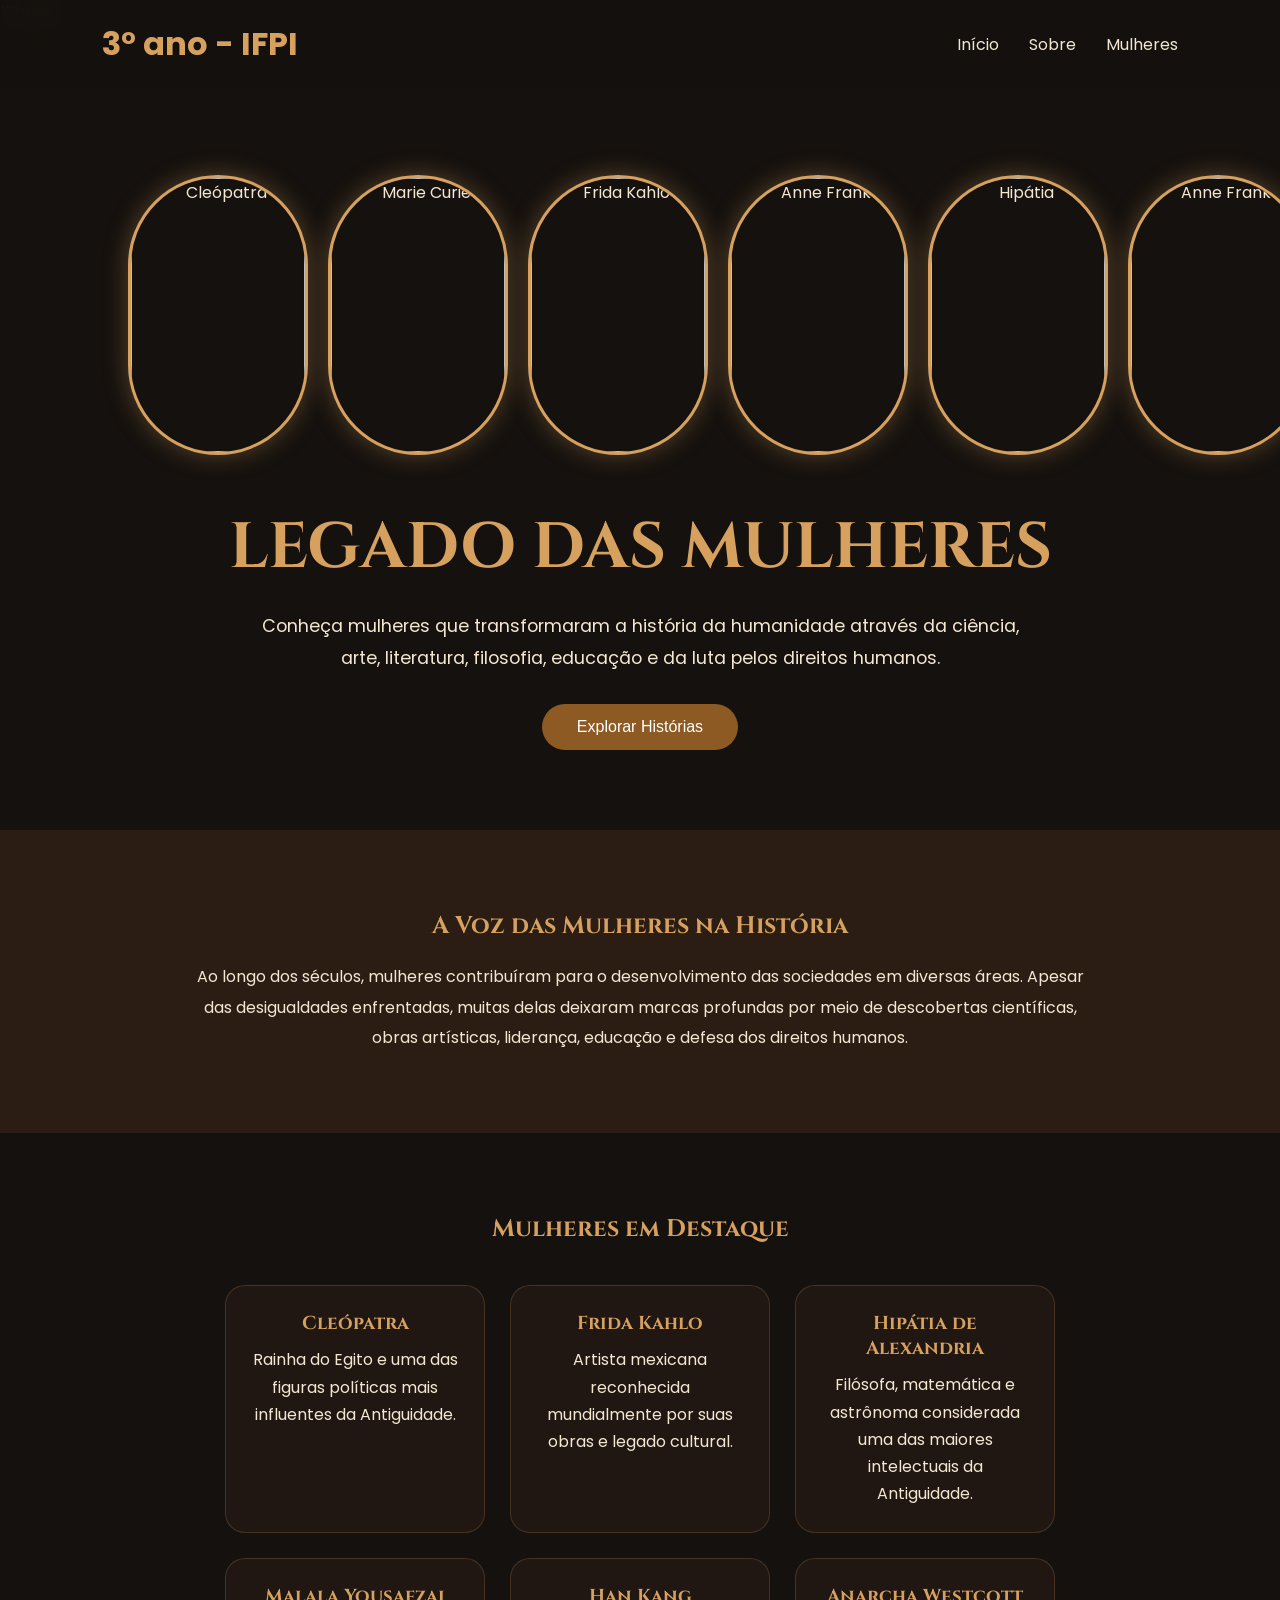
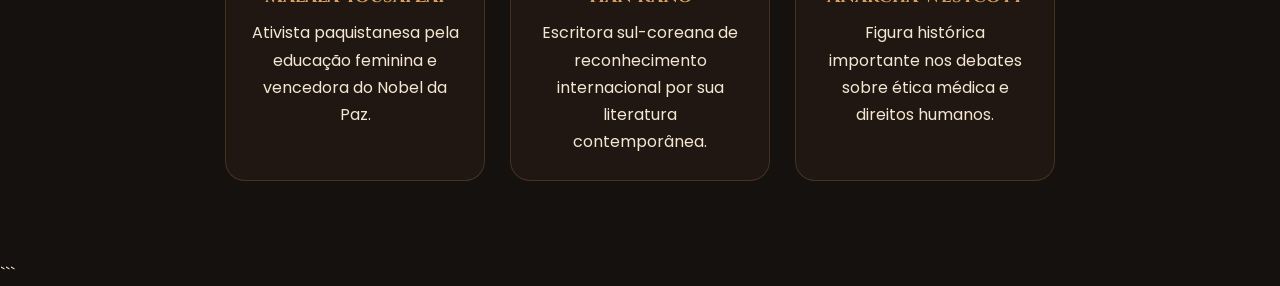
==== mulheres.html @ fdf19e36 "Add files via upload" ====
```html
<!DOCTYPE html>
<html lang="pt-BR">
<head>
<meta charset="UTF-8">
<meta name="viewport" content="width=device-width, initial-scale=1.0">
<title>HerLegacy - Legado das Mulheres</title>

<link href="https://fonts.googleapis.com/css2?family=Cinzel:wght@400;600;700&family=Poppins:wght@300;400;500;600&display=swap" rel="stylesheet">

<style>

:root{
    --preto:#15110e;
    --marrom:#2b1d14;
    --cobre:#8d5a24;
    --dourado:#d6a15f;
    --creme:#f4e7d2;
}

*{
    margin:0;
    padding:0;
    box-sizing:border-box;
}

html{
    scroll-behavior:smooth;
}

body{
    background:var(--preto);
    color:var(--creme);
    font-family:'Poppins',sans-serif;
}

h1,h2,h3{
    font-family:'Cinzel',serif;
}



header{
    position:fixed;
    top:0;
    left:0;
    width:100%;
    padding:20px 8%;
    display:flex;
    justify-content:space-between;
    align-items:center;
    background:rgba(21,17,14,.95);
    backdrop-filter:blur(10px);
    z-index:1000;
}

.logo{
    color:var(--dourado);
    font-size:2rem;
    font-weight:bold;
    transition:.3s;
}

.logo:hover{
    transform:scale(1.05);
}

nav{
    display:flex;
    gap:30px;
}

nav a{
    text-decoration:none;
    color:var(--creme);
    position:relative;
    transition:.3s;
}

nav a:hover{
    color:var(--dourado);
}

nav a::after{
    content:'';
    position:absolute;
    left:0;
    bottom:-5px;
    width:0;
    height:2px;
    background:var(--dourado);
    transition:.3s;
}

nav a:hover::after{
    width:100%;
}



.hero{
    text-align:center;
    padding:150px 10% 80px;
}

.galeria-topo{
    display:grid;
    grid-template-columns:repeat(6,1fr);
    gap:20px;
    max-width:1400px;
    margin:auto;
    margin-bottom:50px;
}

.oval{
    width:180px;
    height:280px;
    margin:auto;
    border-radius:100px;
    overflow:hidden;
    border:3px solid var(--dourado);
    box-shadow:0 0 25px rgba(214,161,95,.35);
    transition:.4s;
}

.oval:hover{
    transform:translateY(-10px) scale(1.05);
}

.oval img{
    width:100%;
    height:100%;
    object-fit:cover;
}

.hero h1{
    color:var(--dourado);
    font-size:4rem;
    margin-bottom:20px;
}

.hero p{
    max-width:800px;
    margin:auto;
    line-height:1.8;
    font-size:1.1rem;
}

.botao{
    margin-top:30px;
    background:var(--cobre);
    color:white;
    border:none;
    padding:14px 35px;
    border-radius:30px;
    cursor:pointer;
    font-size:1rem;
    transition:.3s;
}

.botao:hover{
    background:var(--dourado);
    color:black;
    transform:scale(1.05);
}



.sobre{
    background:var(--marrom);
    padding:80px 10%;
    text-align:center;
}

.sobre h2{
    color:var(--dourado);
    margin-bottom:20px;
}

.sobre p{
    max-width:900px;
    margin:auto;
    line-height:1.9;
}



.personalidades{
    padding:80px 10%;
    text-align:center;
}

.personalidades h2{
    color:var(--dourado);
    margin-bottom:40px;
}

.cards{
    display:flex;
    flex-wrap:wrap;
    justify-content:center;
    gap:25px;
}

.card{
    width:260px;
    background:#201712;
    padding:25px;
    border-radius:20px;
    transition:.4s;
    border:1px solid rgba(214,161,95,.2);
}

.card:hover{
    transform:translateY(-10px);
    box-shadow:0 0 25px rgba(214,161,95,.25);
}

.card h3{
    color:var(--dourado);
    margin-bottom:10px;
}

.card p{
    line-height:1.7;
}



footer{
    background:black;
    text-align:center;
    padding:30px;
    color:#999;
}



@media(max-width:1200px){

.galeria-topo{
    grid-template-columns:repeat(3,1fr);
}

}

@media(max-width:768px){

.hero h1{
    font-size:2.5rem;
}

.galeria-topo{
    grid-template-columns:repeat(2,1fr);
}

.oval{
    width:150px;
    height:230px;
}

nav{
    gap:15px;
}

}

</style>
</head>

<body>

<header>

<div class="logo">3° ano - IFPI</div>

<nav>
<a href="#inicio">Início</a>
<a href="#sobre">Sobre</a>
<a href="#mulheres">Mulheres</a>
</nav>

</header>

<section class="hero" id="inicio">

<div class="galeria-topo">

<div class="oval">
<img src="Downloads/WhatsApp Image 2026-06-16 at 10.12.27.jpeg" alt="Cleópatra">
</div>

<div class="oval">
<img src="Downloads/WhatsApp Image 2026-06-16 at 10.13.45.jpeg" alt="Marie Curie">
</div>

<div class="oval">
<img src="Downloads/WhatsApp Image 2026-06-16 at 10.21.06.jpeg" alt="Frida Kahlo">  
</div>

<div class="oval">
<img src="Downloads/WhatsApp Image 2026-06-16 at 10.46.31.jpeg" alt="Anne Frank">
</div>

<div class="oval">
<img src="Downloads/WhatsApp Image 2026-06-16 at 10.33.52.jpeg" alt="Hipátia">
</div>



<div class="oval">
<img src="Downloads/WhatsApp Image 2026-06-16 at 10.37.15.jpeg" alt="Anne Frank">
</div>

</div>

<h1>LEGADO DAS MULHERES</h1>

<p>
Conheça mulheres que transformaram a história da humanidade através da ciência,
arte, literatura, filosofia, educação e da luta pelos direitos humanos.
</p>

<button class="botao" onclick="rolarParaMulheres()">
Explorar Histórias
</button>

</section>

<section class="sobre" id="sobre">

<h2>A Voz das Mulheres na História</h2>

<p>
Ao longo dos séculos, mulheres contribuíram para o desenvolvimento das sociedades
em diversas áreas. Apesar das desigualdades enfrentadas, muitas delas deixaram
marcas profundas por meio de descobertas científicas, obras artísticas, liderança,
educação e defesa dos direitos humanos.
</p>

</section>

<section class="personalidades" id="mulheres">

<h2>Mulheres em Destaque</h2>

<div class="cards">

<div class="card">
<h3>Cleópatra</h3>
<p>Rainha do Egito e uma das figuras políticas mais influentes da Antiguidade.</p>
</div>



<div class="card">
<h3>Frida Kahlo</h3>
<p>Artista mexicana reconhecida mundialmente por suas obras e legado cultural.</p>
</div>

<div class="card">
<h3>Hipátia de Alexandria</h3>
<p>Filósofa, matemática e astrônoma considerada uma das maiores intelectuais da Antiguidade.</p>
</div>

<div class="card">
<h3>Malala Yousafzai</h3>
<p>Ativista paquistanesa pela educação feminina e vencedora do Nobel da Paz.</p>
</div>



<div class="card">
<h3>Han Kang</h3>
<p>Escritora sul-coreana de reconhecimento internacional por sua literatura contemporânea.</p>
</div>

<div class="card">
<h3>Anarcha Westcott</h3>
<p>Figura histórica importante nos debates sobre ética médica e direitos humanos.</p>
</div>

</div>

</section>


<script>

function rolarParaMulheres(){
    document.getElementById("mulheres").scrollIntoView({
        behavior:"smooth"
    });
}

</script>

</body>
</html>
```
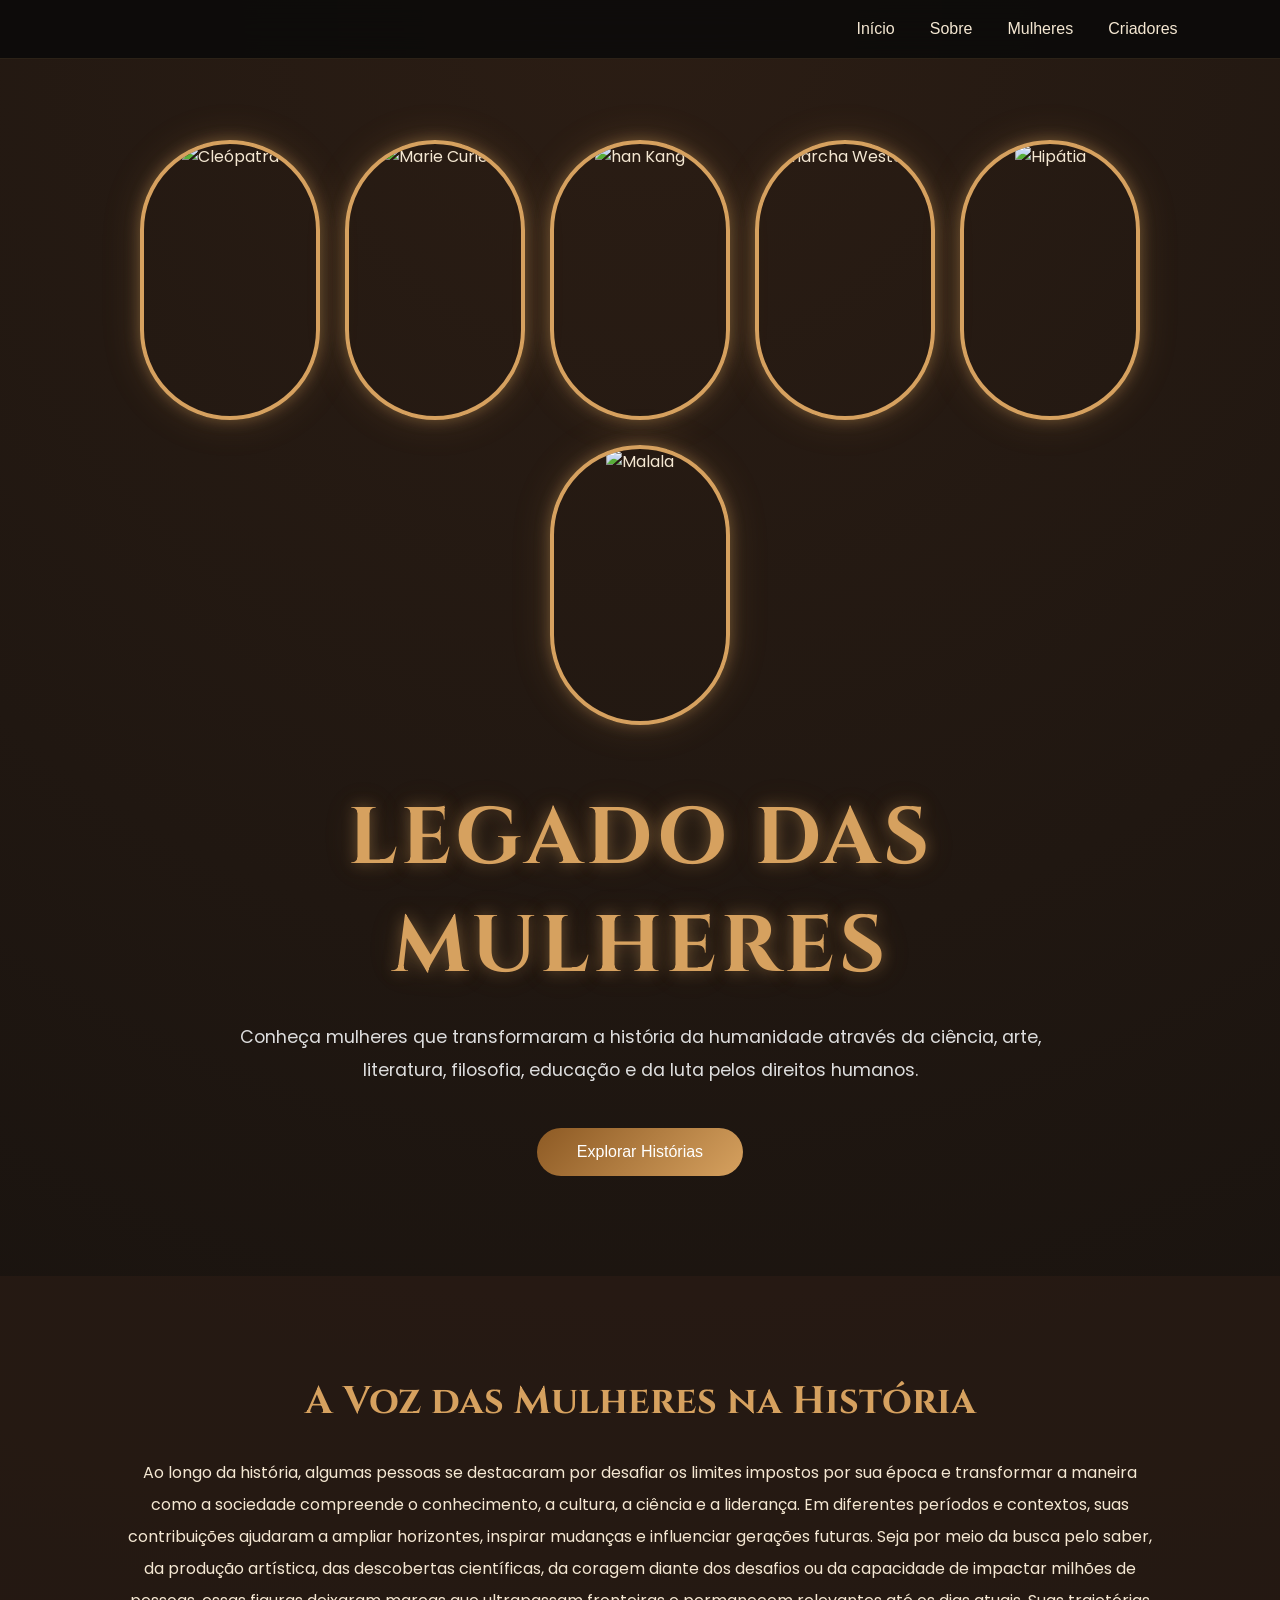
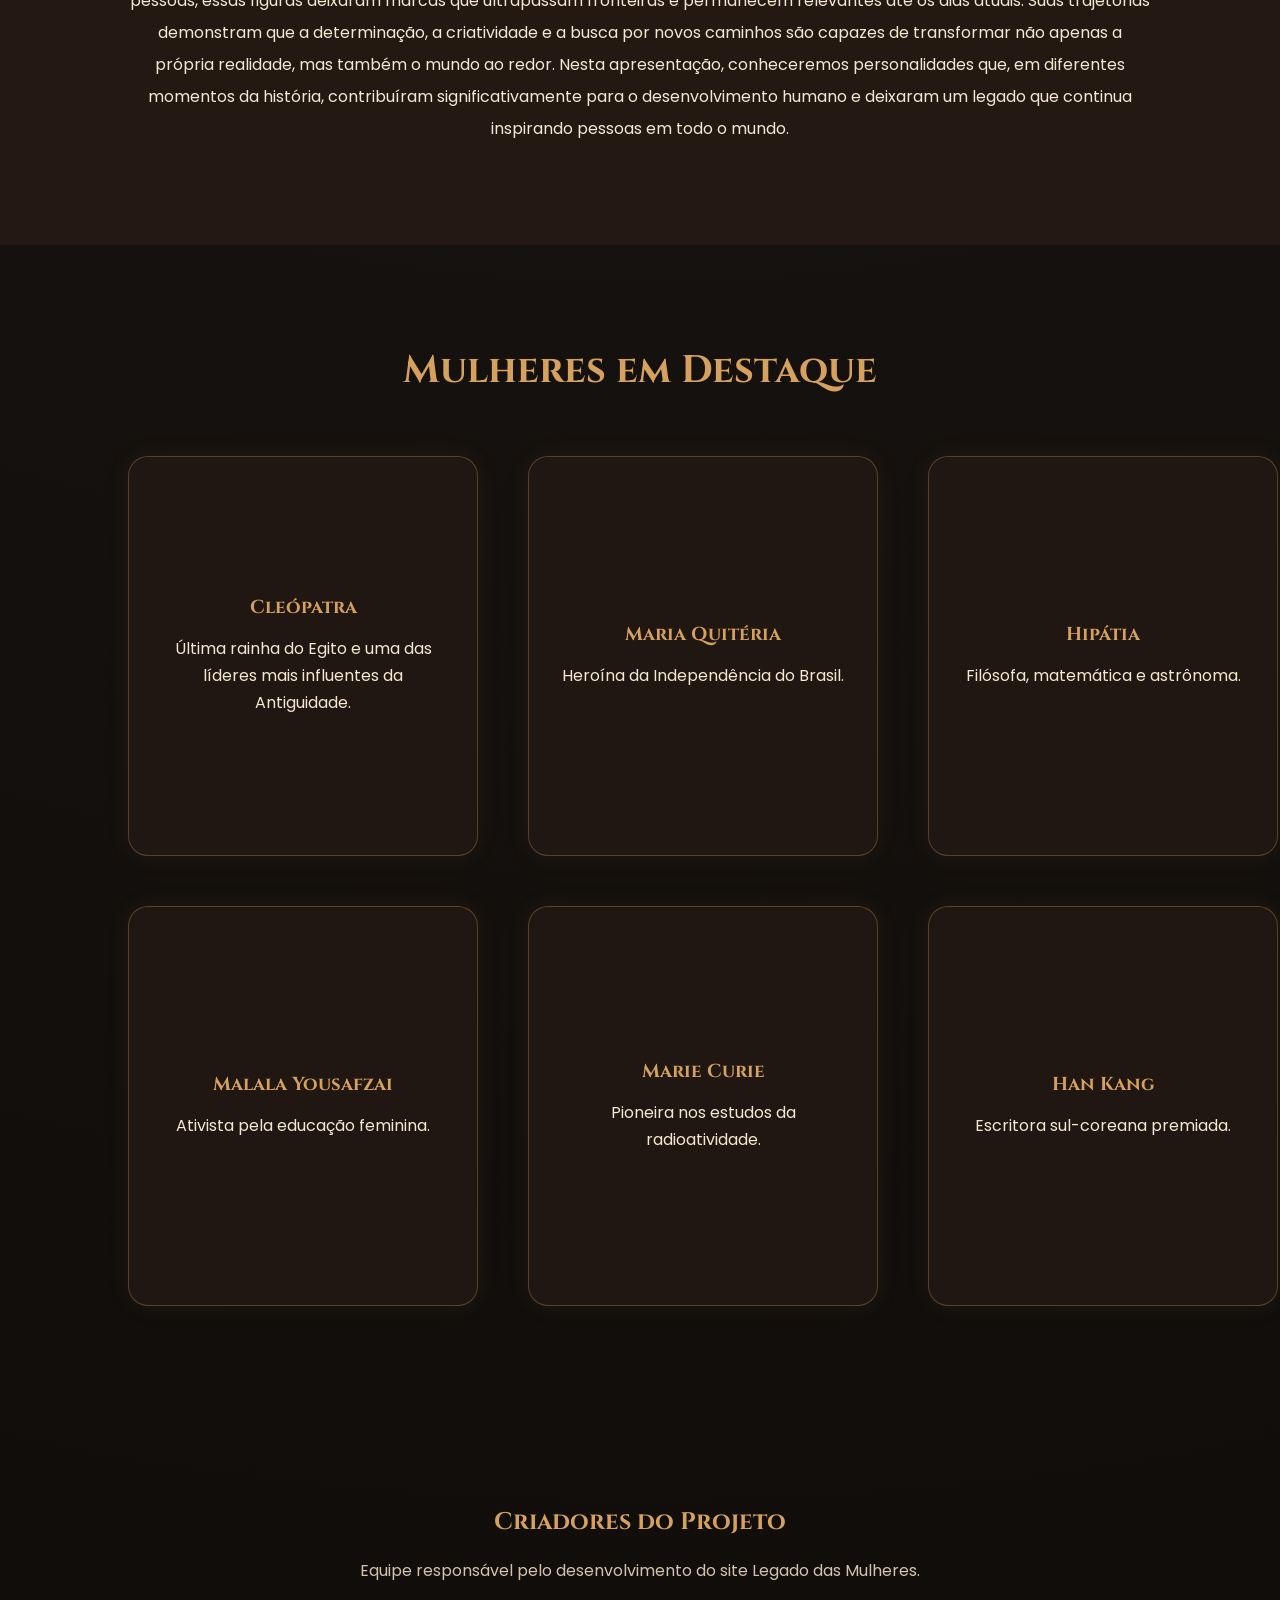
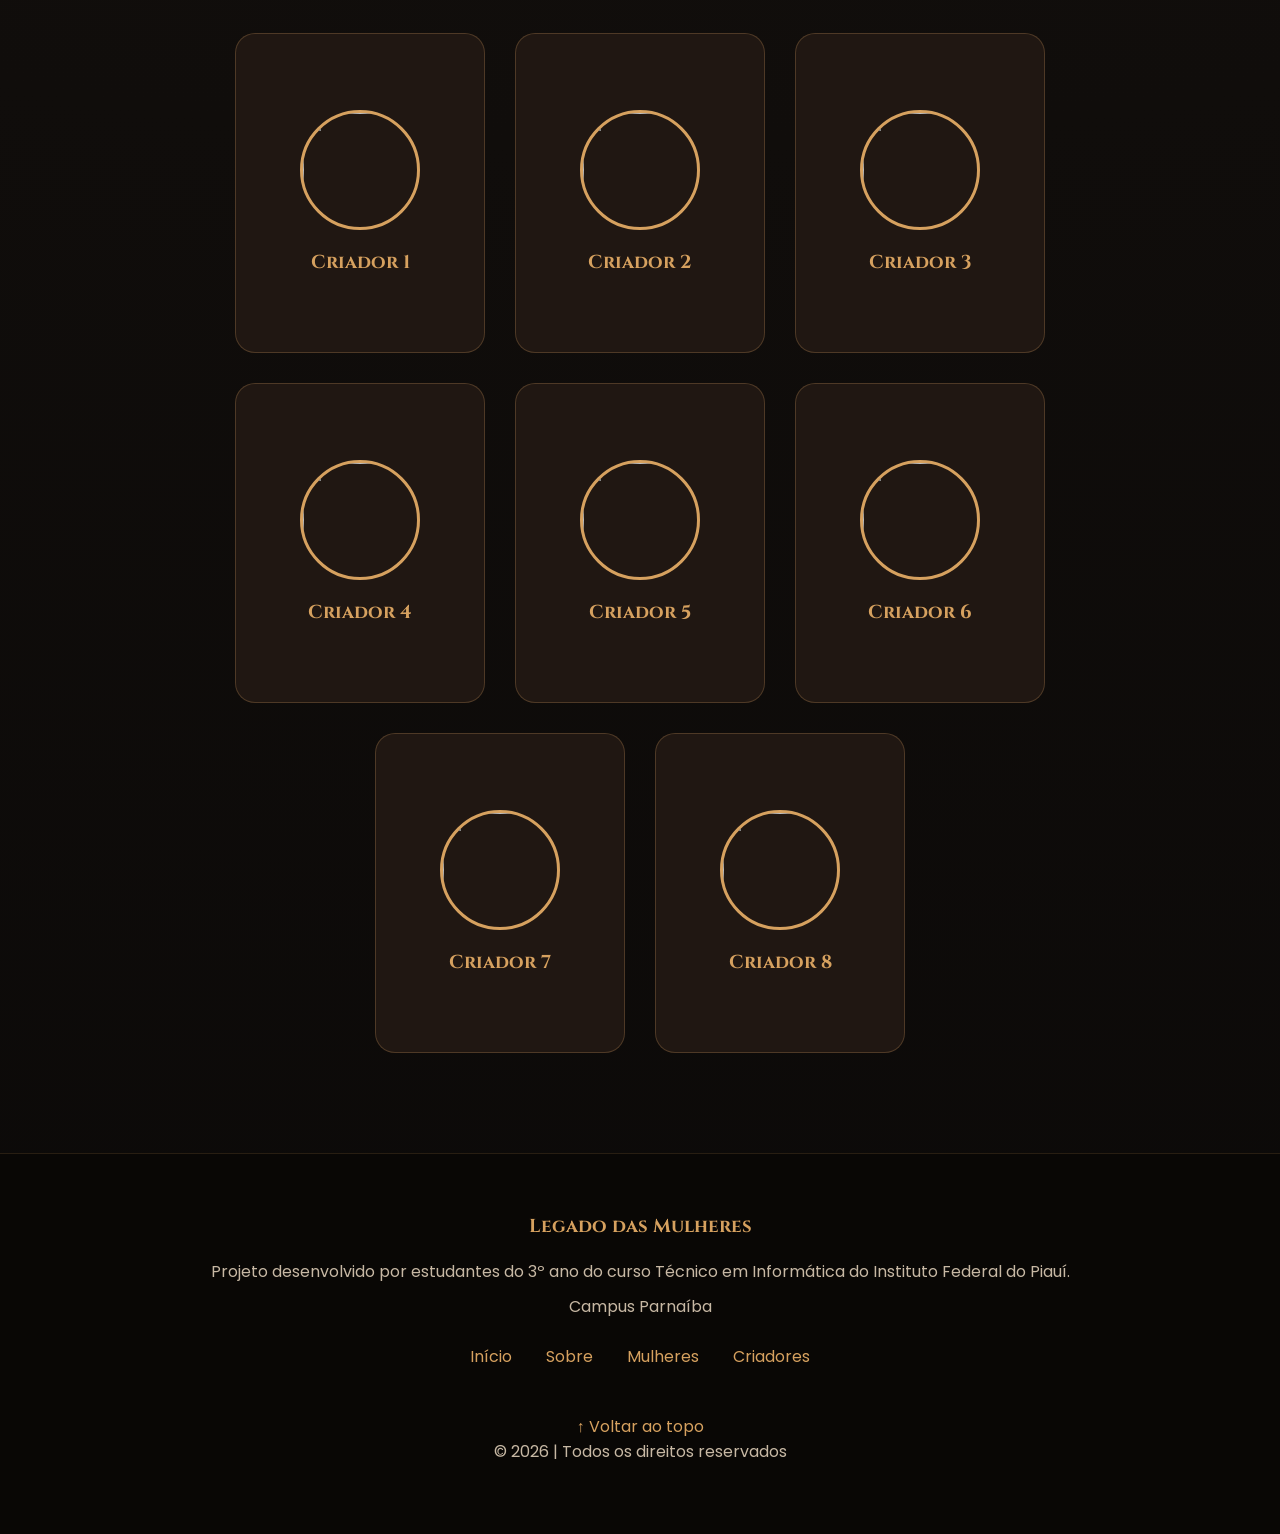
==== commit f7761dbc: "Add files via upload" ====
--- a/mulheres.html
+++ b/mulheres.html
@@ -1,283 +1,26 @@
-```html
 <!DOCTYPE html>
 <html lang="pt-BR">
 <head>
 <meta charset="UTF-8">
 <meta name="viewport" content="width=device-width, initial-scale=1.0">
-<title>HerLegacy - Legado das Mulheres</title>
+<title>Legado das Mulheres</title>
+    <link rel="stylesheet" href="mulheres.css">
 
 <link href="https://fonts.googleapis.com/css2?family=Cinzel:wght@400;600;700&family=Poppins:wght@300;400;500;600&display=swap" rel="stylesheet">
 
-<style>
-
-:root{
-    --preto:#15110e;
-    --marrom:#2b1d14;
-    --cobre:#8d5a24;
-    --dourado:#d6a15f;
-    --creme:#f4e7d2;
-}
-
-*{
-    margin:0;
-    padding:0;
-    box-sizing:border-box;
-}
-
-html{
-    scroll-behavior:smooth;
-}
-
-body{
-    background:var(--preto);
-    color:var(--creme);
-    font-family:'Poppins',sans-serif;
-}
-
-h1,h2,h3{
-    font-family:'Cinzel',serif;
-}
-
-
-
-header{
-    position:fixed;
-    top:0;
-    left:0;
-    width:100%;
-    padding:20px 8%;
-    display:flex;
-    justify-content:space-between;
-    align-items:center;
-    background:rgba(21,17,14,.95);
-    backdrop-filter:blur(10px);
-    z-index:1000;
-}
-
-.logo{
-    color:var(--dourado);
-    font-size:2rem;
-    font-weight:bold;
-    transition:.3s;
-}
-
-.logo:hover{
-    transform:scale(1.05);
-}
-
-nav{
-    display:flex;
-    gap:30px;
-}
-
-nav a{
-    text-decoration:none;
-    color:var(--creme);
-    position:relative;
-    transition:.3s;
-}
-
-nav a:hover{
-    color:var(--dourado);
-}
-
-nav a::after{
-    content:'';
-    position:absolute;
-    left:0;
-    bottom:-5px;
-    width:0;
-    height:2px;
-    background:var(--dourado);
-    transition:.3s;
-}
-
-nav a:hover::after{
-    width:100%;
-}
-
-
-
-.hero{
-    text-align:center;
-    padding:150px 10% 80px;
-}
-
-.galeria-topo{
-    display:grid;
-    grid-template-columns:repeat(6,1fr);
-    gap:20px;
-    max-width:1400px;
-    margin:auto;
-    margin-bottom:50px;
-}
-
-.oval{
-    width:180px;
-    height:280px;
-    margin:auto;
-    border-radius:100px;
-    overflow:hidden;
-    border:3px solid var(--dourado);
-    box-shadow:0 0 25px rgba(214,161,95,.35);
-    transition:.4s;
-}
-
-.oval:hover{
-    transform:translateY(-10px) scale(1.05);
-}
-
-.oval img{
-    width:100%;
-    height:100%;
-    object-fit:cover;
-}
-
-.hero h1{
-    color:var(--dourado);
-    font-size:4rem;
-    margin-bottom:20px;
-}
-
-.hero p{
-    max-width:800px;
-    margin:auto;
-    line-height:1.8;
-    font-size:1.1rem;
-}
-
-.botao{
-    margin-top:30px;
-    background:var(--cobre);
-    color:white;
-    border:none;
-    padding:14px 35px;
-    border-radius:30px;
-    cursor:pointer;
-    font-size:1rem;
-    transition:.3s;
-}
-
-.botao:hover{
-    background:var(--dourado);
-    color:black;
-    transform:scale(1.05);
-}
-
-
-
-.sobre{
-    background:var(--marrom);
-    padding:80px 10%;
-    text-align:center;
-}
-
-.sobre h2{
-    color:var(--dourado);
-    margin-bottom:20px;
-}
-
-.sobre p{
-    max-width:900px;
-    margin:auto;
-    line-height:1.9;
-}
-
-
-
-.personalidades{
-    padding:80px 10%;
-    text-align:center;
-}
-
-.personalidades h2{
-    color:var(--dourado);
-    margin-bottom:40px;
-}
-
-.cards{
-    display:flex;
-    flex-wrap:wrap;
-    justify-content:center;
-    gap:25px;
-}
-
-.card{
-    width:260px;
-    background:#201712;
-    padding:25px;
-    border-radius:20px;
-    transition:.4s;
-    border:1px solid rgba(214,161,95,.2);
-}
-
-.card:hover{
-    transform:translateY(-10px);
-    box-shadow:0 0 25px rgba(214,161,95,.25);
-}
-
-.card h3{
-    color:var(--dourado);
-    margin-bottom:10px;
-}
-
-.card p{
-    line-height:1.7;
-}
-
-
-
-footer{
-    background:black;
-    text-align:center;
-    padding:30px;
-    color:#999;
-}
-
-
-
-@media(max-width:1200px){
-
-.galeria-topo{
-    grid-template-columns:repeat(3,1fr);
-}
-
-}
-
-@media(max-width:768px){
-
-.hero h1{
-    font-size:2.5rem;
-}
-
-.galeria-topo{
-    grid-template-columns:repeat(2,1fr);
-}
-
-.oval{
-    width:150px;
-    height:230px;
-}
-
-nav{
-    gap:15px;
-}
-
-}
-
-</style>
 </head>
 
 <body>
 
 <header>
 
-<div class="logo">3° ano - IFPI</div>
+<div class="logo"></div>
 
 <nav>
 <a href="#inicio">Início</a>
 <a href="#sobre">Sobre</a>
 <a href="#mulheres">Mulheres</a>
+<a href="#criadores">Criadores</a>
 </nav>
 
 </header>
@@ -287,29 +30,29 @@
 <div class="galeria-topo">
 
 <div class="oval">
-<img src="Downloads/WhatsApp Image 2026-06-16 at 10.12.27.jpeg" alt="Cleópatra">
-</div>
-
-<div class="oval">
-<img src="Downloads/WhatsApp Image 2026-06-16 at 10.13.45.jpeg" alt="Marie Curie">
-</div>
-
-<div class="oval">
-<img src="Downloads/WhatsApp Image 2026-06-16 at 10.21.06.jpeg" alt="Frida Kahlo">  
-</div>
-
-<div class="oval">
-<img src="Downloads/WhatsApp Image 2026-06-16 at 10.46.31.jpeg" alt="Anne Frank">
-</div>
-
-<div class="oval">
-<img src="Downloads/WhatsApp Image 2026-06-16 at 10.33.52.jpeg" alt="Hipátia">
-</div>
-
-
-
-<div class="oval">
-<img src="Downloads/WhatsApp Image 2026-06-16 at 10.37.15.jpeg" alt="Anne Frank">
+<img src="imagens/WhatsApp Image 2026-06-19 at 21.28.43 (1).jpeg" alt="Cleópatra">
+</div>
+
+<div class="oval">
+<img src="imagens/WhatsApp Image 2026-06-19 at 21.28.43 (2).jpeg" alt="Marie Curie">
+</div>
+
+<div class="oval">
+<img src="imagens/WhatsApp Image 2026-06-19 at 21.28.43.jpeg" alt="han Kang">  
+</div>
+
+<div class="oval">
+<img src="imagens/WhatsApp Image 2026-06-19 at 21.28.44 (1).jpeg" alt="Anarcha Westcott">
+</div>
+
+<div class="oval">
+<img src="imagens/WhatsApp Image 2026-06-19 at 21.28.44 (2).jpeg" alt="Hipátia">
+</div>
+
+
+
+<div class="oval">
+<img src="imagens/WhatsApp Image 2026-06-19 at 21.28.44.jpeg" alt="Malala">
 </div>
 
 </div>
@@ -331,58 +74,364 @@
 
 <h2>A Voz das Mulheres na História</h2>
 
-<p>
-Ao longo dos séculos, mulheres contribuíram para o desenvolvimento das sociedades
-em diversas áreas. Apesar das desigualdades enfrentadas, muitas delas deixaram
-marcas profundas por meio de descobertas científicas, obras artísticas, liderança,
-educação e defesa dos direitos humanos.
+<p>Ao longo da história, algumas pessoas se destacaram por desafiar os limites impostos por sua época e transformar a maneira como a sociedade compreende o conhecimento, a cultura, a ciência e a liderança.
+Em diferentes períodos e contextos, suas contribuições ajudaram a ampliar horizontes, inspirar mudanças e influenciar gerações futuras.
+Seja por meio da busca pelo saber, da produção artística, das descobertas científicas, da coragem diante dos desafios ou da capacidade de impactar milhões de pessoas,
+essas figuras deixaram marcas que ultrapassam fronteiras e permanecem relevantes até os dias atuais. Suas trajetórias demonstram que a determinação,
+a criatividade e a busca por novos caminhos são capazes de transformar não apenas a própria realidade, mas também o mundo ao redor.
+Nesta apresentação, conheceremos personalidades que, em diferentes momentos da história, contribuíram significativamente para o desenvolvimento humano e deixaram um legado que continua inspirando pessoas em todo o mundo.
 </p>
 
 </section>
 
 <section class="personalidades" id="mulheres">
 
-<h2>Mulheres em Destaque</h2>
-
-<div class="cards">
-
-<div class="card">
-<h3>Cleópatra</h3>
-<p>Rainha do Egito e uma das figuras políticas mais influentes da Antiguidade.</p>
-</div>
-
-
-
-<div class="card">
-<h3>Frida Kahlo</h3>
-<p>Artista mexicana reconhecida mundialmente por suas obras e legado cultural.</p>
-</div>
-
-<div class="card">
-<h3>Hipátia de Alexandria</h3>
-<p>Filósofa, matemática e astrônoma considerada uma das maiores intelectuais da Antiguidade.</p>
-</div>
-
-<div class="card">
-<h3>Malala Yousafzai</h3>
-<p>Ativista paquistanesa pela educação feminina e vencedora do Nobel da Paz.</p>
-</div>
-
-
-
-<div class="card">
-<h3>Han Kang</h3>
-<p>Escritora sul-coreana de reconhecimento internacional por sua literatura contemporânea.</p>
-</div>
-
-<div class="card">
-<h3>Anarcha Westcott</h3>
-<p>Figura histórica importante nos debates sobre ética médica e direitos humanos.</p>
-</div>
-
-</div>
+    <h2>Mulheres em Destaque</h2>
+
+    <div class="cards">
+
+        <!-- CLEÓPATRA -->
+        <div class="card">
+            <div class="card-inner">
+    
+                <div class="card-front">
+                    <h3>Cleópatra</h3>
+                    <p>Última rainha do Egito e uma das líderes mais influentes da Antiguidade.</p>
+                </div>
+    
+                <div class="card-back">
+                    <h3>Cleópatra</h3>
+    
+                    <h4>Quem foi</h4>
+                    <p>Governou o Egito de 51 a 30 a.C. Falava várias línguas e era conhecida por sua inteligência política e diplomacia.</p>
+    
+                    <h4>Destaques</h4>
+                    <p>• Dominava vários idiomas.</p>
+                    <p>• Grande estrategista política.</p>
+                    <p>• Aliada de Júlio César e Marco Antônio.</p>
+    
+                    <h4>Legado</h4>
+                    <p>Sua morte marcou o fim da era helenística e o início do domínio romano sobre o Egito. Tornou-se ícone cultural eternizado na arte, literatura e cinema.</p>
+                </div>
+    
+            </div>
+        </div>
+    
+        <!-- MARIA QUITÉRIA -->
+        <div class="card">
+            <div class="card-inner">
+    
+                <div class="card-front">
+                    <h3>Maria Quitéria</h3>
+                    <p>Heroína da Independência do Brasil.</p>
+                </div>
+    
+                <div class="card-back">
+                    <h3>Maria Quitéria</h3>
+    
+                    <h4>Nascimento</h4>
+                    <p>27 de julho de 1792, na Fazenda do Licurizeiro, em Feira de Santana, Bahia. Filha de fazendeiros, cresceu aprendendo a cavalgar, caçar e usar armas — atividades incomuns para mulheres da época.</p>
+    
+                    <h4>Trajetória</h4>
+                    <p>Em 1822, disfarçou-se de homem para se alistar no Batalhão dos Voluntários do Príncipe.
+                        Mesmo após a descoberta de sua identidade, foi autorizada a permanecer devido ao excelente 
+                        desempenho em combate. Participou de importantes batalhas na Bahia contra as forças portuguesas, 
+                        destacando-se pela bravura e disciplina.</p>
+                    
+    
+                    <h4>Conquistas</h4>
+                    <p>Primeira mulher a integrar oficialmente uma unidade militar brasileira. 
+                        Recebeu a Ordem Imperial do Cruzeiro de Dom Pedro I. Tornou-se patrona 
+                        do Quadro Complementar de Oficiais do Exército Brasileiro e está no Livro 
+                        dos Heróis e Heroínas da Pátria.</p>
+                    
+    
+                    <h4>Legado</h4>
+                    <p>Símbolo da coragem e da luta das mulheres por igualdade de oportunidades. 
+                        Abriu caminho para a participação feminina nas Forças Armadas e inspira 
+                        gerações como referência de patriotismo e determinação.</p>
+                </div>
+    
+            </div>
+        </div>
+    
+        <!-- HIPÁTIA -->
+        <div class="card">
+            <div class="card-inner">
+    
+                <div class="card-front">
+                    <h3>Hipátia</h3>
+                    <p>Filósofa, matemática e astrônoma.</p>
+                </div>
+    
+                <div class="card-back">
+                    <h3>Hipátia</h3>
+    
+                    <h4>Nascimento</h4>
+                    <p>Cerca de 350–370 d.C., em Alexandria, Egito. 
+                        Líder da Escola Neoplatônica, atraindo estudantes 
+                        e pensadores de todo o Império Romano com sua imensa sabedoria.</p>
+    
+                    <h4>Contribuições</h4>
+                    <p>Desenvolveu comentários sobre a aritmética de Diofanto e as cônicas de Apolônio. 
+                        Contribuiu no design e calibração de instrumentos científicos como o astrolábio e o 
+                        hidrômetro.</p>
+                    
+    
+                    <h4>Legado</h4>
+                    <p>Símbolo universal da busca pelo conhecimento, 
+                        da razão e da liberdade de pensamento. Sua vida inspirou obras de arte, 
+                        literatura e debates sobre o papel das mulheres na ciência.</p>
+                </div>
+    
+            </div>
+        </div>
+    
+        <!-- MALALA -->
+        <div class="card">
+            <div class="card-inner">
+    
+                <div class="card-front">
+                    <h3>Malala Yousafzai</h3>
+                    <p>Ativista pela educação feminina.</p>
+                </div>
+    
+                <div class="card-back">
+                    <h3>Malala</h3>
+    
+                    <h4>Nascimento</h4>
+                    <p>12 de julho de 1997, em Mingora, Vale do Swat, Paquistão. Defensora do direito à educação, especialmente para meninas.</p>
+    
+                    <h4>Caminhada</h4>
+                    <p>Em 2012, sobreviveu a um atentado do Talibã por defender a educação feminina. Em vez de se calar, 
+                        tornou-se uma voz global ainda mais forte pela causa.</p>
+                    
+    
+                    <h4>Conquistas</h4>
+                    <p>Co-vencedora do Prêmio Nobel da Paz em 2014, tornando-se a pessoa mais jovem a receber um Nobel. Fundou a Malala Fund, dedicada a garantir educação para meninas em todo o mundo. Graduada em Filosofia, Política e Economia pela University of Oxford.
+
+                    </p>
+                    
+    
+                    <h4>Legado</h4>
+                    <p> Símbolo global da defesa da educação e dos direitos das mulheres. Inspirou novas gerações a participarem de causas sociais e demonstrou como a educação é ferramenta de transformação.</p>
+                </div>
+    
+            </div>
+        </div>
+    
+       
+        <div class="card">
+            <div class="card-inner">
+    
+                <div class="card-front">
+                    <h3>Marie Curie</h3>
+                    <p>Pioneira nos estudos da radioatividade.</p>
+                </div>
+    
+                <div class="card-back">
+                    <h3>Marie Curie</h3>
+    
+                    <h4>Nascimento</h4>
+                    <p>7 de novembro de 1867, em Varsóvia, Polônia. Faleceu em 4 de julho de 1934, na França. Formada pela Universidade de Paris (Sorbonne).</p>
+    
+                    <h4>Descobertas</h4>
+                    <p>Descobriu os elementos químicos Polônio e Rádio. Desenvolveu pesquisas pioneiras sobre a radioatividade e 
+                    criou métodos para o isolamento de elementos radioativos, abrindo caminho para a radioterapia no tratamento do câncer.</p>
+                    
+    
+                    <h4>Conquistas</h4>
+                    <p>Nobel de Física em 1903 e Nobel de Química em 1911. 
+                        Foi a primeira mulher a ganhar um Nobel e a primeira pessoa a receber dois Prêmios Nobel em áreas científicas diferentes.</p>
+                   
+    
+                    <h4>Legado</h4>
+                    <p>Uma das maiores cientistas de todos os tempos. Durante a Primeira Guerra Mundial, 
+                        criou unidades móveis de radiografia para atender soldados feridos. Tornou-se símbolo 
+                        da dedicação à ciência e da igualdade de oportunidades para mulheres.</p>
+                </div>
+    
+            </div>
+        </div>
+    
+       
+        <div class="card">
+            <div class="card-inner">
+    
+                <div class="card-front">
+                    <h3>Han Kang</h3>
+                    <p>Escritora sul-coreana premiada.</p>
+                </div>
+    
+                <div class="card-back">
+                    <h3>Han Kang</h3>
+    
+                    <h4>Nascimento</h4>
+                    <p>27 de novembro de 1970, em Gwangju, Coreia do Sul. Formada em Literatura Coreana pela Universidade Yonsei.</p>
+    
+                    <h4>Livros feitos</h4>
+                    <p>Autora de A Vegetariana (2007), Atos Humanos (2014), O Livro Branco (2016), Lições de Grego (2011) e We Do Not Part (2021). Suas obras foram traduzidas para dezenas de idiomas.</p>
+                    
+    
+                    <h4>Conquistas</h4>
+                    <p>Vencedora do International Booker Prize em 2016 por A Vegetariana. Primeira escritora sul-coreana a receber o Prêmio Nobel de Literatura, em 2024. Reconhecida por sua escrita poética e profunda.</p>
+                    
+    
+                    <h4>Legado</h4>
+                    <p>Preservou a memória de acontecimentos históricos da Coreia do Sul por meio da literatura. 
+                        Ampliou a visibilidade da literatura sul-coreana mundialmente e consolidou a literatura como 
+                        ferramenta de reflexão e transformação social.</p>
+                </div>
+    
+            </div>
+        </div>
+    
+    </div>
 
 </section>
+
+
+<section class="criadores" id="criadores">
+
+    <h2>Criadores do Projeto</h2>
+
+    <p class="subtitulo">
+        Equipe responsável pelo desenvolvimento do site Legado das Mulheres.
+    </p>
+
+    <div class="criadores-grid">
+
+        <div class="criador-card">
+            <div class="criador-inner">
+                <div class="criador-front">
+                    <img src="imagens/WhatsApp Image 2026-06-19 at 17.17.19.jpeg" alt="">
+                    <h3>Criador 1</h3>
+                </div>
+                <div class="criador-back">
+                    <h3>Front-end</h3>
+                    <p>Responsável pela estrutura HTML e estilização CSS.</p>
+                </div>
+            </div>
+        </div>
+
+        <div class="criador-card">
+            <div class="criador-inner">
+                <div class="criador-front">
+                    <img src="imagens/WhatsApp Image 2026-06-19 at 17.30.55.jpeg" alt="">
+                    <h3>Criador 2</h3>
+                </div>
+                <div class="criador-back">
+                    <h3>Designer</h3>
+                    <p>Responsável pela identidade visual do projeto.</p>
+                </div>
+            </div>
+        </div>
+
+        <div class="criador-card">
+            <div class="criador-inner">
+                <div class="criador-front">
+                    <img src="imagens/WhatsApp Image 2026-06-19 at 19.38.23.jpeg" alt="">
+                    <h3>Criador 3</h3>
+                </div>
+                <div class="criador-back">
+                    <h3>Pesquisador</h3>
+                    <p>Organização e pesquisa de conteúdo histórico.</p>
+                </div>
+            </div>
+        </div>
+
+        <div class="criador-card">
+            <div class="criador-inner">
+                <div class="criador-front">
+                    <img src="imagens/WhatsApp Image 2026-06-19 at 19.41.55.jpeg" alt="">
+                    <h3>Criador 4</h3>
+                </div>
+                <div class="criador-back">
+                    <h3>Back-end</h3>
+                    <p>Auxílio na lógica e interações do site.</p>
+                </div>
+            </div>
+        </div>
+
+        <div class="criador-card">
+            <div class="criador-inner">
+                <div class="criador-front">
+                    <img src="imagens/WhatsApp Image 2026-06-19 at 20.15.54.jpeg" alt="">
+                    <h3>Criador 5</h3>
+                </div>
+                <div class="criador-back">
+                    <h3>Pesquisador</h3>
+                    <p>Coleta de informações e revisão de conteúdo.</p>
+                </div>
+            </div>
+        </div>
+
+        <div class="criador-card">
+            <div class="criador-inner">
+                <div class="criador-front">
+                    <img src="imagens/WhatsApp Image 2026-06-19 at 20.19.01.jpeg" alt="">
+                    <h3>Criador 6</h3>
+                </div>
+                <div class="criador-back">
+                    <h3>Designer</h3>
+                    <p>Responsável pelo visual dos cards e layout.</p>
+                </div>
+            </div>
+        </div>
+
+        <div class="criador-card">
+            <div class="criador-inner">
+                <div class="criador-front">
+                    <img src="imagens/WhatsApp Image 2026-06-19 at 21.30.27.jpeg" alt="">
+                    <h3>Criador 7</h3>
+                </div>
+                <div class="criador-back">
+                    <h3>Documentação</h3>
+                    <p>Organização e documentação do projeto.</p>
+                </div>
+            </div>
+        </div>
+
+        <div class="criador-card">
+            <div class="criador-inner">
+                <div class="criador-front">
+                    <img src="imagens/WhatsApp Image 2026-06-19 at 21.42.38.jpeg" alt="">
+                    <h3>Criador 8</h3>
+                </div>
+                <div class="criador-back">
+                    <h3>Coordenação</h3>
+                    <p>Organização geral da equipe e execução.</p>
+                </div>
+            </div>
+        </div>
+
+    </div>
+
+</section>
+
+<footer>
+    <h3>Legado das Mulheres</h3>
+
+    <p>
+        Projeto desenvolvido por estudantes do 3º ano do curso Técnico em Informática
+        do Instituto Federal do Piauí.
+    </p>
+
+    <p> Campus Parnaíba</p>
+
+    <div class="footer-links">
+        <a href="#inicio">Início</a>
+        <a href="#sobre">Sobre</a>
+        <a href="#mulheres">Mulheres</a>
+        <a href="#criadores">Criadores</a>
+        
+    </div>
+
+    <a href="#inicio" class="voltar-topo">↑ Voltar ao topo</a>
+
+    <p>© 2026 | Todos os direitos reservados</p>
+</footer>
+
 
 
 <script>
@@ -396,5 +445,4 @@
 </script>
 
 </body>
-</html>
-```
+</html>
--- a/mulheres.css
+++ b/mulheres.css
@@ -0,0 +1,499 @@
+:root{
+    --preto:#15110e;
+    --marrom:#2b1d14;
+    --cobre:#8d5a24;
+    --dourado:#d6a15f;
+    --creme:#f4e7d2;
+    }
+    
+    *{
+    margin:0;
+    padding:0;
+    box-sizing:border-box;
+    }
+    
+    html{
+    scroll-behavior:smooth;
+    }
+    
+    body{
+    background:
+    radial-gradient(circle at top,
+    #2b1d14 0%,
+    #15110e 40%,
+    #0b0908 100%);
+    color:var(--creme);
+    font-family:'Poppins',sans-serif;
+    overflow-x:hidden;
+    }
+    
+    h1,h2,h3{
+    font-family:'Cinzel',serif;
+    }
+    
+    
+    
+    header{
+    position:fixed;
+    top:0;
+    left:0;
+    width:100%;
+    padding:20px 8%;
+    display:flex;
+    justify-content:space-between;
+    align-items:center;
+    background:rgba(10,10,10,.85);
+    backdrop-filter:blur(15px);
+    border-bottom:1px solid rgba(214,161,95,.15);
+    z-index:1000;
+    }
+    
+    .logo{
+    color:var(--dourado);
+    font-size:2rem;
+    font-weight:700;
+    }
+    
+    nav{
+    display:flex;
+    gap:35px;
+    }
+    
+    nav a{
+    color:var(--creme);
+    text-decoration:none;
+    font-weight:500;
+    position:relative;
+    }
+    
+    nav a::after{
+    content:'';
+    position:absolute;
+    left:0;
+    bottom:-5px;
+    width:0;
+    height:2px;
+    background:var(--dourado);
+    transition:.3s;
+    }
+    
+    nav a:hover::after{
+    width:100%;
+    }
+    
+    nav a:hover{
+    color:var(--dourado);
+    }
+    
+    
+    .hero{
+    min-height:100vh;
+    padding:140px 8% 100px;
+    text-align:center;
+    display:flex;
+    flex-direction:column;
+    justify-content:center;
+    }
+    
+    .galeria-topo{
+    display:flex;
+    flex-wrap:wrap;
+    justify-content:center;
+    gap:25px;
+    margin-bottom:60px;
+    }
+    
+    .oval{
+    width:180px;
+    height:280px;
+    border-radius:120px;
+    overflow:hidden;
+    border:4px solid var(--dourado);
+    box-shadow:
+    0 0 15px rgba(214,161,95,.4),
+    0 0 40px rgba(214,161,95,.15);
+    transition:.4s;
+    }
+    
+    .oval:hover{
+    transform:translateY(-12px) scale(1.05);
+    }
+    
+    .oval img{
+    width:100%;
+    height:100%;
+    object-fit:cover;
+    }
+    
+    .hero h1{
+    font-size:5rem;
+    color:var(--dourado);
+    letter-spacing:4px;
+    margin-bottom:20px;
+    text-shadow:
+    0 0 15px rgba(214,161,95,.4),
+    0 0 35px rgba(214,161,95,.15);
+    }
+    
+    .hero p{
+    max-width:850px;
+    margin:auto;
+    line-height:1.9;
+    font-size:1.1rem;
+    color:#ddd;
+    }
+    
+    .botao{
+    margin-top:40px;
+    align-self:center;
+    background:linear-gradient(135deg,var(--cobre),var(--dourado));
+    color:#fff;
+    border:none;
+    padding:15px 40px;
+    border-radius:40px;
+    cursor:pointer;
+    font-size:1rem;
+    transition:.3s;
+    }
+    
+    .botao:hover{
+    transform:translateY(-3px);
+    box-shadow:0 0 25px rgba(214,161,95,.4);
+    }
+    
+   
+    
+    .sobre{
+    padding:100px 10%;
+    text-align:center;
+    background:rgba(43,29,20,.65);
+    }
+    
+    .sobre h2{
+    color:var(--dourado);
+    margin-bottom:30px;
+    font-size:2.4rem;
+    }
+    
+    .sobre p{
+    max-width:1100px;
+    margin:auto;
+    line-height:2;
+    }
+    
+    
+    .personalidades{
+    padding:100px 10%;
+    text-align:center;
+    }
+    
+    .personalidades h2{
+    color:var(--dourado);
+    margin-bottom:60px;
+    font-size:2.4rem;
+    }
+    
+ 
+
+.cards{
+    display:grid;
+    grid-template-columns:repeat(3, 1fr);
+    gap:50px;
+    justify-items:center;
+    max-width:1400px;
+    margin:0 auto;
+}
+
+
+
+.card{
+    width:350px;
+    height:400px;
+    perspective:1200px;
+}
+
+.card-inner{
+    width:100%;
+    height:100%;
+    position:relative;
+    transform-style:preserve-3d;
+    transition:transform .9s ease;
+}
+
+.card:hover .card-inner{
+    transform:rotateY(180deg);
+}
+
+.card-front,
+.card-back{
+    position:absolute;
+    inset:0;
+    border-radius:20px;
+    backface-visibility:hidden;
+}
+
+.card-front{
+    background:#201712;
+    border:1px solid rgba(214,161,95,.3);
+
+    display:flex;
+    flex-direction:column;
+    justify-content:center;
+    align-items:center;
+
+    text-align:center;
+    padding:30px;
+
+    box-shadow:0 0 25px rgba(214,161,95,.08);
+}
+
+.card-front h3{
+    color:var(--dourado);
+    margin-bottom:15px;
+}
+
+.card-front p{
+    line-height:1.7;
+}
+
+.card-back{
+    background:var(--cobre);
+    color:var(--creme);
+
+    transform:rotateY(180deg);
+
+    overflow-y:auto;
+
+    padding:30px;
+
+    display:block;
+
+    text-align:left;
+}
+
+.card-back h3{
+    color:var(--creme);
+    text-align:center;
+    margin-bottom:25px;
+    font-size:1.8rem;
+}
+
+.card-back h4{
+    color:var(--creme);
+
+    margin-top:20px;
+    margin-bottom:10px;
+
+    border-bottom:1px solid rgba(255,255,255,.2);
+
+    padding-bottom:5px;
+}
+
+.card-back p{
+    line-height:1.8;
+    margin-bottom:12px;
+}
+
+.card-back strong{
+    color:#fff;
+}
+
+.card-back::-webkit-scrollbar{
+    width:8px;
+}
+
+.card-back::-webkit-scrollbar-thumb{
+    background:rgba(255,255,255,.3);
+    border-radius:20px;
+}
+
+
+
+@media(max-width:1200px){
+
+    .cards{
+        grid-template-columns:repeat(2,1fr);
+    }
+
+    .card{
+        width:340px;
+        height:680px;
+    }
+
+}
+
+
+
+@media(max-width:768px){
+
+    .cards{
+        grid-template-columns:1fr;
+    }
+
+    .card{
+        width:320px;
+        height:650px;
+    }
+
+}
+    
+
+    
+    .criadores{
+    padding:100px 10%;
+    text-align:center;
+    }
+    
+    .criadores h2{
+    color:var(--dourado);
+    margin-bottom:20px;
+    }
+    
+    .subtitulo{
+    margin-bottom:50px;
+    color:#d4c3ae;
+    }
+    
+    .criadores-grid{
+    display:flex;
+    flex-wrap:wrap;
+    justify-content:center;
+    gap:30px;
+    }
+    
+    .criador-card{
+    width:250px;
+    height:320px;
+    perspective:1000px;
+    }
+    
+    .criador-inner{
+    width:100%;
+    height:100%;
+    position:relative;
+    transform-style:preserve-3d;
+    transition:.8s;
+    }
+    
+    .criador-card:hover .criador-inner{
+    transform:rotateY(180deg);
+    }
+    
+    .criador-front,
+    .criador-back{
+    position:absolute;
+    inset:0;
+    border-radius:20px;
+    padding:20px;
+    display:flex;
+    flex-direction:column;
+    justify-content:center;
+    align-items:center;
+    backface-visibility:hidden;
+    }
+    
+    .criador-front{
+    background:#201712;
+    border:1px solid rgba(214,161,95,.25);
+    }
+    
+    .criador-front img{
+    width:120px;
+    height:120px;
+    border-radius:50%;
+    object-fit:cover;
+    margin-bottom:20px;
+    border:3px solid var(--dourado);
+    }
+    
+    .criador-front h3{
+    color:var(--dourado);
+    }
+    
+    .criador-back{
+    background:linear-gradient(135deg,var(--cobre),#b67a39);
+    transform:rotateY(180deg);
+    }
+    
+    /* FOOTER */
+    
+    footer{
+    background:#090705;
+    text-align:center;
+    padding:60px 20px;
+    border-top:1px solid rgba(214,161,95,.15);
+    }
+    
+    footer h3{
+    color:var(--dourado);
+    margin-bottom:20px;
+    }
+    
+    footer p{
+    color:#c7b8a4;
+    margin-bottom:10px;
+    }
+    
+    .footer-links{
+    margin:25px 0;
+    }
+    
+    .footer-links a{
+    color:var(--dourado);
+    text-decoration:none;
+    margin:0 15px;
+    }
+    
+    .voltar-topo{
+    display:inline-block;
+    margin-top:20px;
+    color:var(--dourado);
+    text-decoration:none;
+    }
+    
+   
+    
+    @media(max-width:900px){
+    
+    
+    .hero h1{
+        font-size:3.5rem;
+    }
+    
+    .cards{
+        grid-template-columns:1fr;
+    }
+    
+    
+    }
+    
+    @media(max-width:600px){
+    
+    
+    header{
+        flex-direction:column;
+        gap:15px;
+    }
+    
+    nav{
+        gap:15px;
+        flex-wrap:wrap;
+        justify-content:center;
+    }
+    
+    .hero h1{
+        font-size:2.5rem;
+    }
+    
+    .oval{
+        width:140px;
+        height:220px;
+    }
+    
+    .hero{
+        padding-top:180px;
+    }
+    
+    
+    }
+    
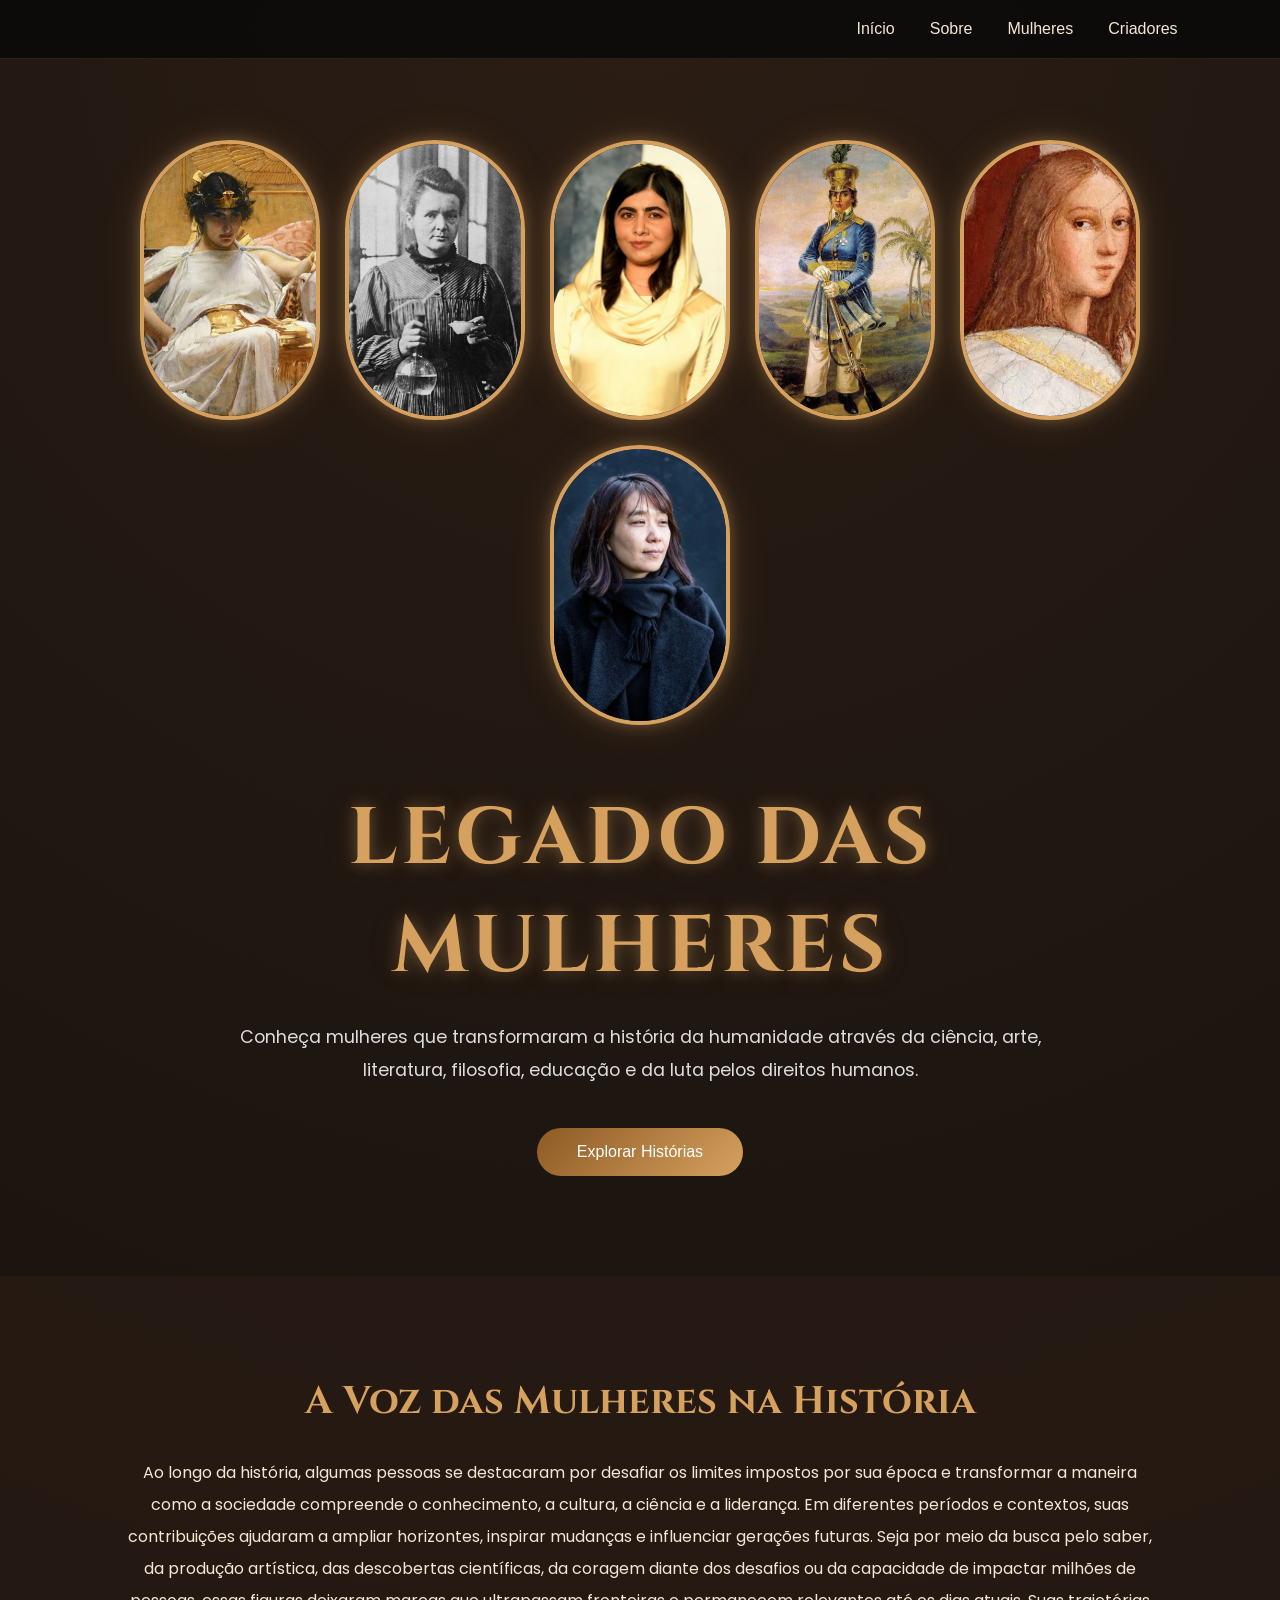
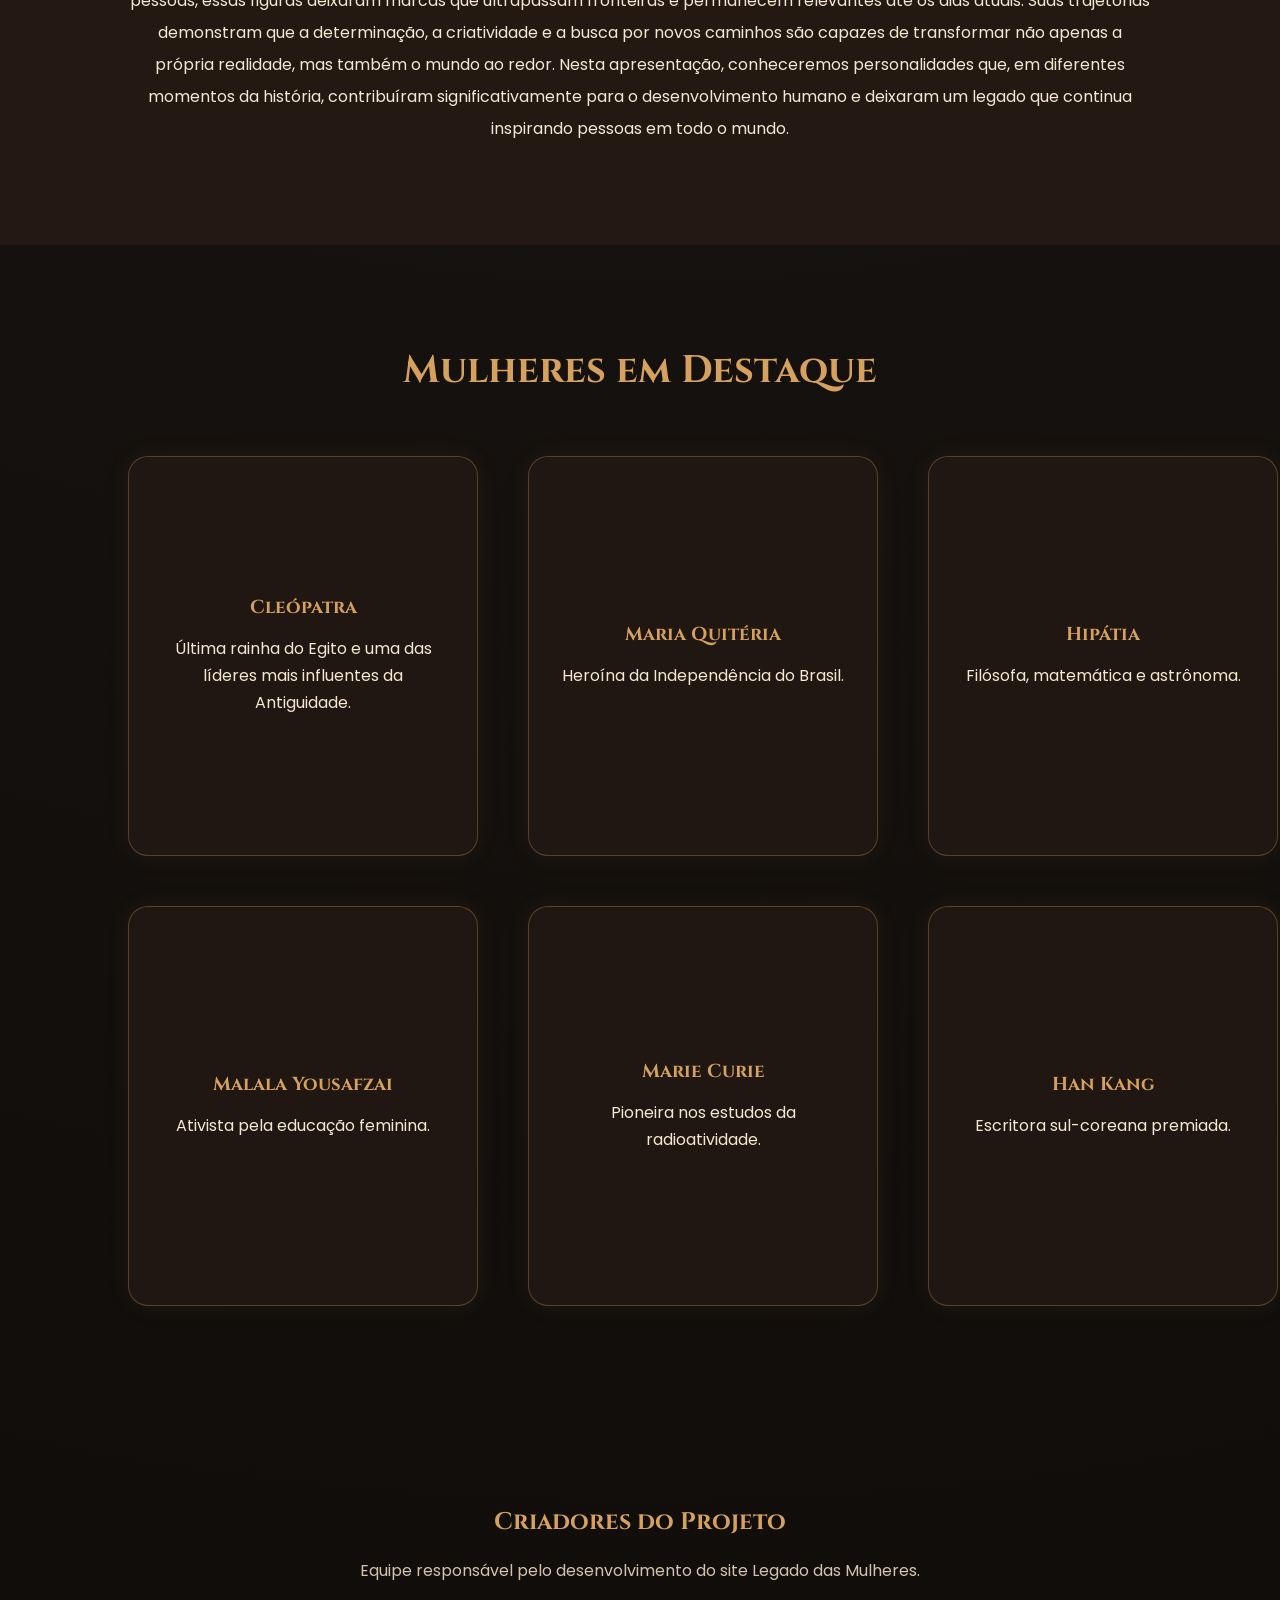
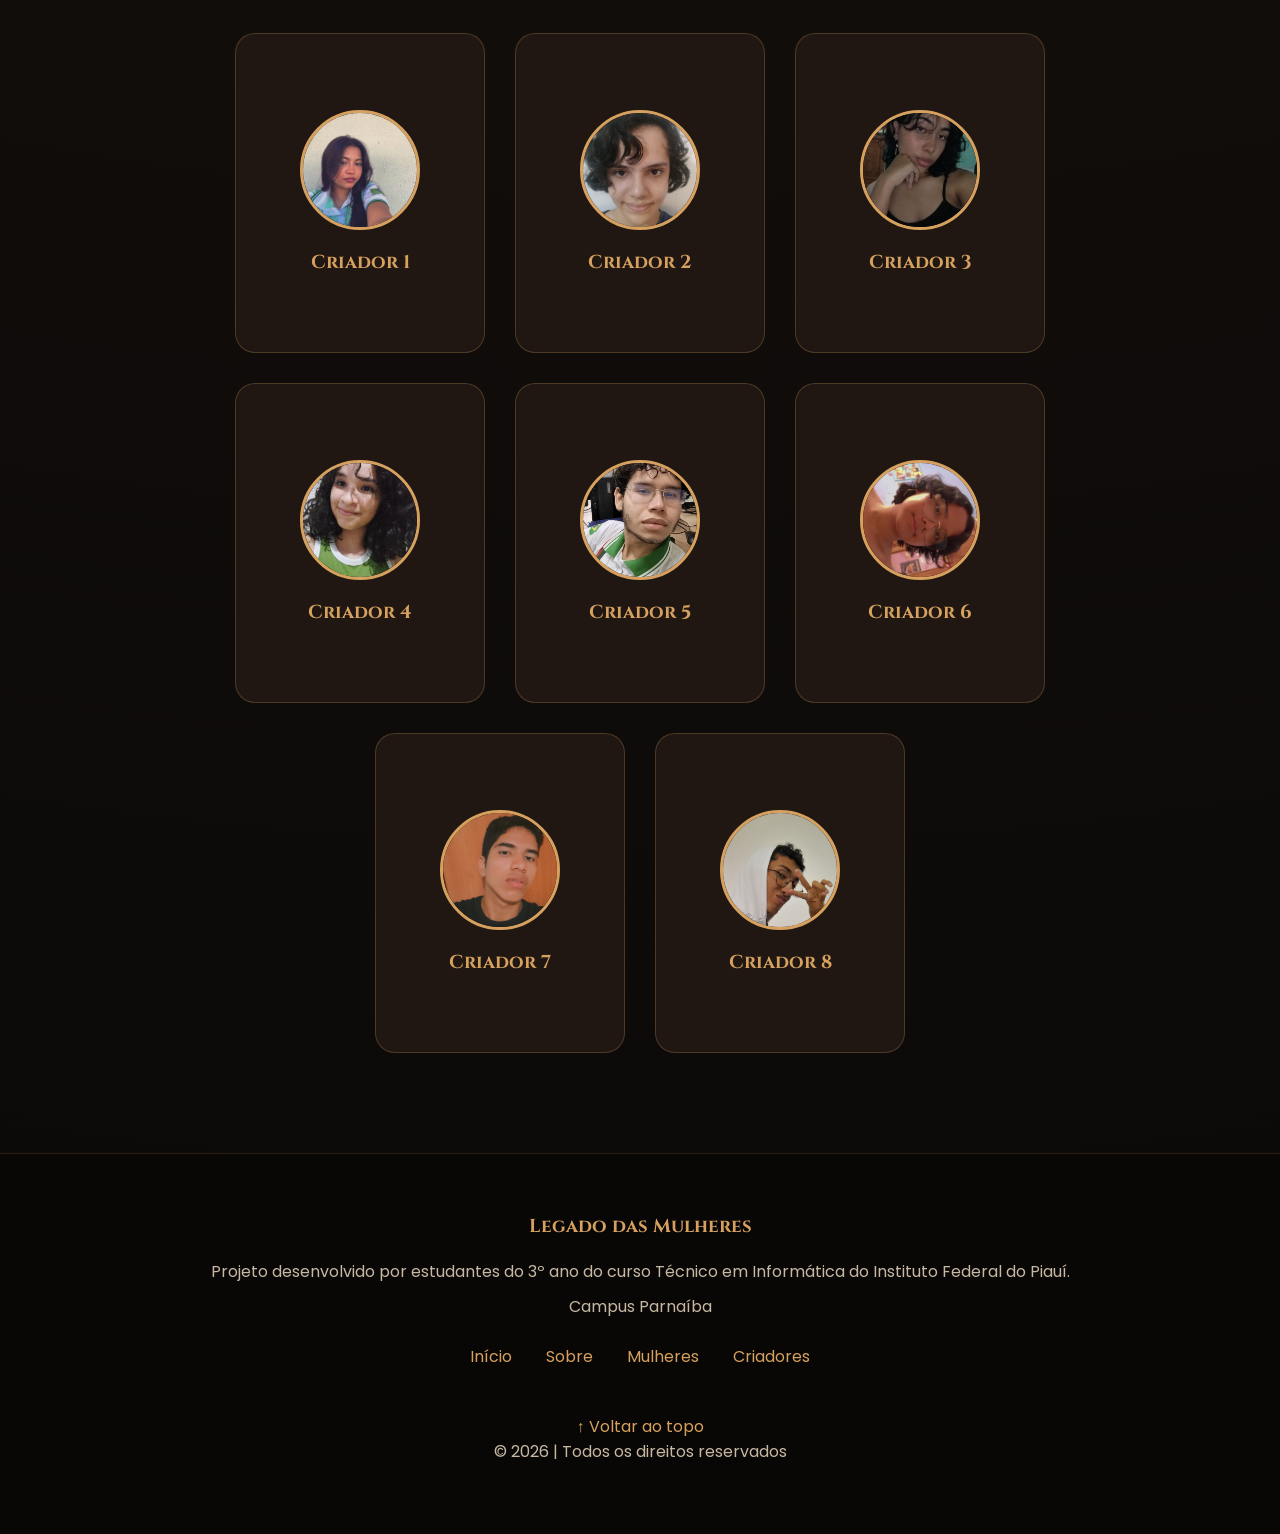
==== commit 20d26605: "Add files via upload" ====
--- a/mulheres.html
+++ b/mulheres.html
@@ -90,7 +90,7 @@
 
     <div class="cards">
 
-        <!-- CLEÓPATRA -->
+       
         <div class="card">
             <div class="card-inner">
     
@@ -117,7 +117,7 @@
             </div>
         </div>
     
-        <!-- MARIA QUITÉRIA -->
+        
         <div class="card">
             <div class="card-inner">
     
@@ -155,7 +155,7 @@
             </div>
         </div>
     
-        <!-- HIPÁTIA -->
+       
         <div class="card">
             <div class="card-inner">
     
@@ -187,7 +187,7 @@
             </div>
         </div>
     
-        <!-- MALALA -->
+       
         <div class="card">
             <div class="card-inner">
     
--- a/mulheres.css
+++ b/mulheres.css
@@ -415,7 +415,7 @@
     transform:rotateY(180deg);
     }
     
-    /* FOOTER */
+   
     
     footer{
     background:#090705;
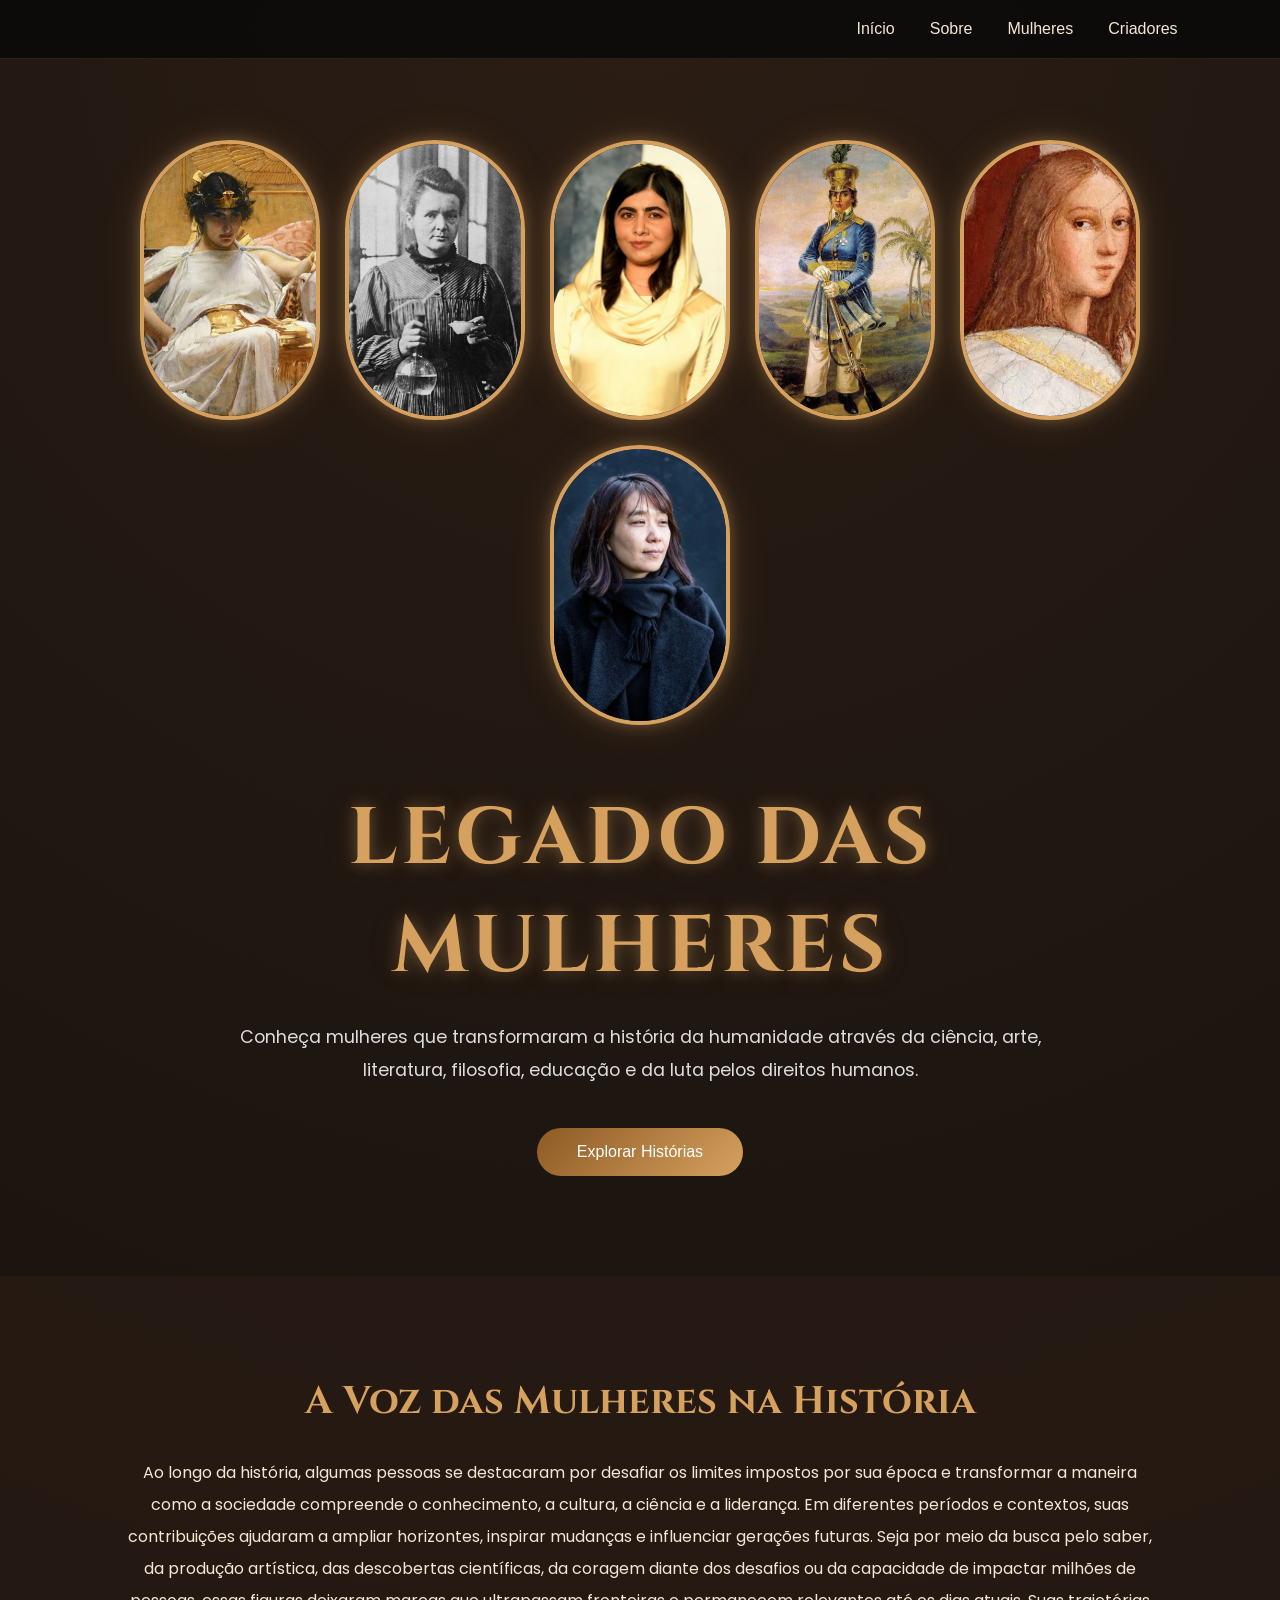
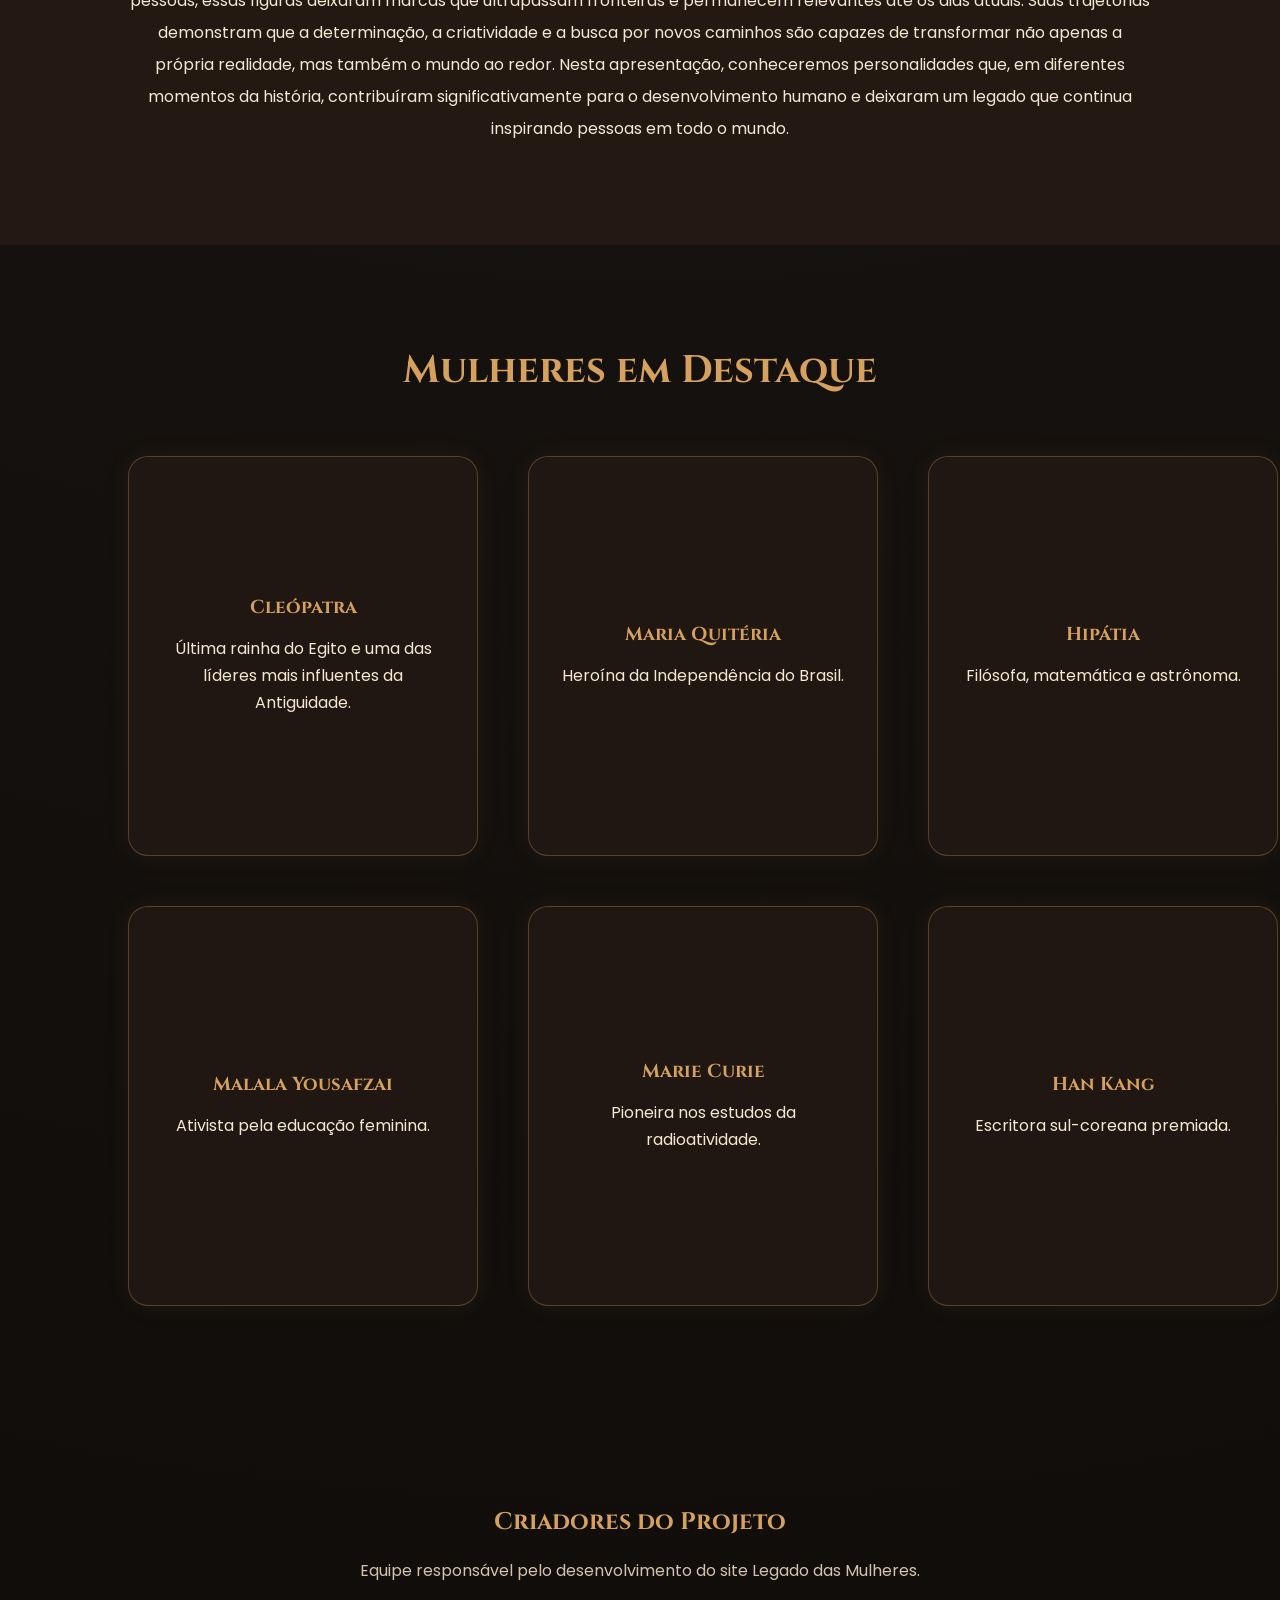
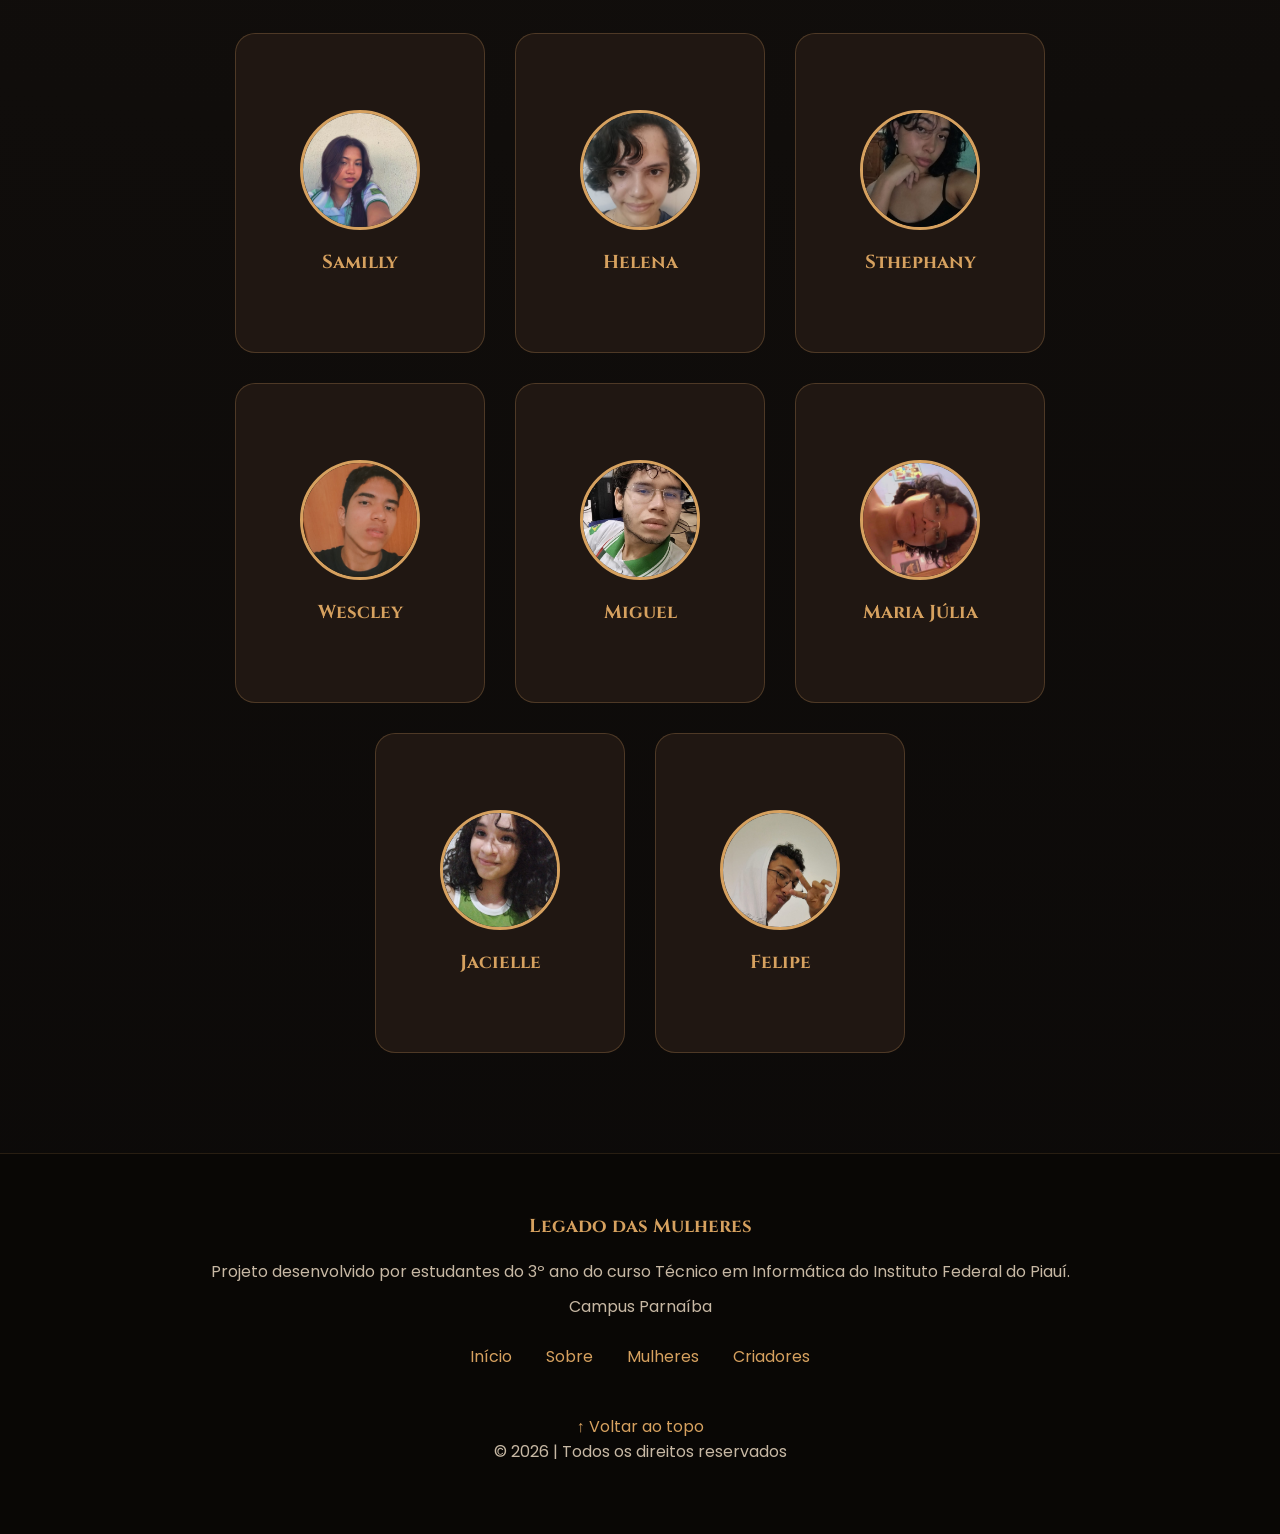
==== commit 99de0025: "Add files via upload" ====
--- a/mulheres.html
+++ b/mulheres.html
@@ -305,7 +305,7 @@
             <div class="criador-inner">
                 <div class="criador-front">
                     <img src="imagens/WhatsApp Image 2026-06-19 at 17.17.19.jpeg" alt="">
-                    <h3>Criador 1</h3>
+                    <h3>Samilly</h3>
                 </div>
                 <div class="criador-back">
                     <h3>Front-end</h3>
@@ -318,7 +318,7 @@
             <div class="criador-inner">
                 <div class="criador-front">
                     <img src="imagens/WhatsApp Image 2026-06-19 at 17.30.55.jpeg" alt="">
-                    <h3>Criador 2</h3>
+                    <h3>Helena</h3>
                 </div>
                 <div class="criador-back">
                     <h3>Designer</h3>
@@ -331,7 +331,7 @@
             <div class="criador-inner">
                 <div class="criador-front">
                     <img src="imagens/WhatsApp Image 2026-06-19 at 19.38.23.jpeg" alt="">
-                    <h3>Criador 3</h3>
+                    <h3>Sthephany</h3>
                 </div>
                 <div class="criador-back">
                     <h3>Pesquisador</h3>
@@ -343,8 +343,8 @@
         <div class="criador-card">
             <div class="criador-inner">
                 <div class="criador-front">
-                    <img src="imagens/WhatsApp Image 2026-06-19 at 19.41.55.jpeg" alt="">
-                    <h3>Criador 4</h3>
+                    <img src="imagens/WhatsApp Image 2026-06-19 at 21.30.27.jpeg" alt="">
+                    <h3>Wescley</h3>
                 </div>
                 <div class="criador-back">
                     <h3>Back-end</h3>
@@ -357,7 +357,7 @@
             <div class="criador-inner">
                 <div class="criador-front">
                     <img src="imagens/WhatsApp Image 2026-06-19 at 20.15.54.jpeg" alt="">
-                    <h3>Criador 5</h3>
+                    <h3>Miguel</h3>
                 </div>
                 <div class="criador-back">
                     <h3>Pesquisador</h3>
@@ -370,7 +370,7 @@
             <div class="criador-inner">
                 <div class="criador-front">
                     <img src="imagens/WhatsApp Image 2026-06-19 at 20.19.01.jpeg" alt="">
-                    <h3>Criador 6</h3>
+                    <h3>Maria Júlia</h3>
                 </div>
                 <div class="criador-back">
                     <h3>Designer</h3>
@@ -382,8 +382,8 @@
         <div class="criador-card">
             <div class="criador-inner">
                 <div class="criador-front">
-                    <img src="imagens/WhatsApp Image 2026-06-19 at 21.30.27.jpeg" alt="">
-                    <h3>Criador 7</h3>
+                    <img src="imagens/WhatsApp Image 2026-06-19 at 19.41.55.jpeg" alt="">
+                    <h3>Jacielle</h3>
                 </div>
                 <div class="criador-back">
                     <h3>Documentação</h3>
@@ -396,7 +396,7 @@
             <div class="criador-inner">
                 <div class="criador-front">
                     <img src="imagens/WhatsApp Image 2026-06-19 at 21.42.38.jpeg" alt="">
-                    <h3>Criador 8</h3>
+                    <h3>Felipe</h3>
                 </div>
                 <div class="criador-back">
                     <h3>Coordenação</h3>
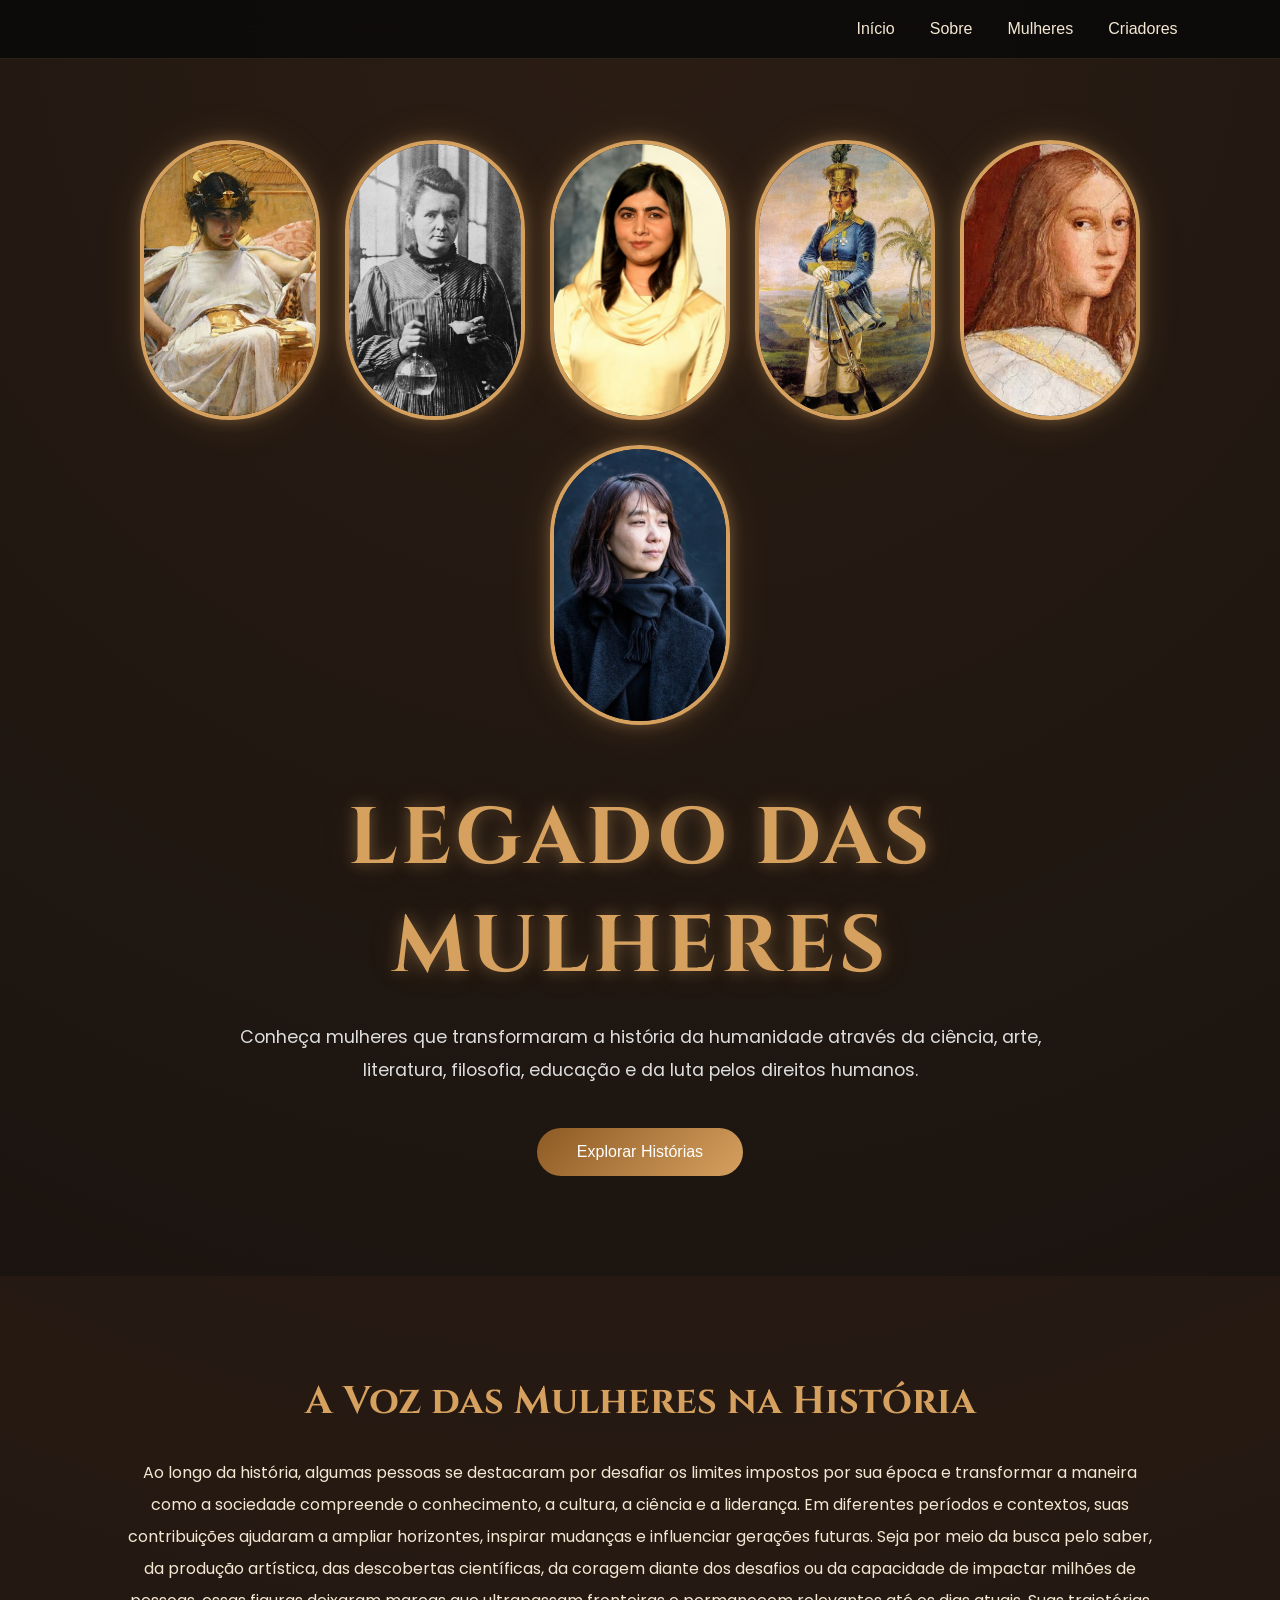
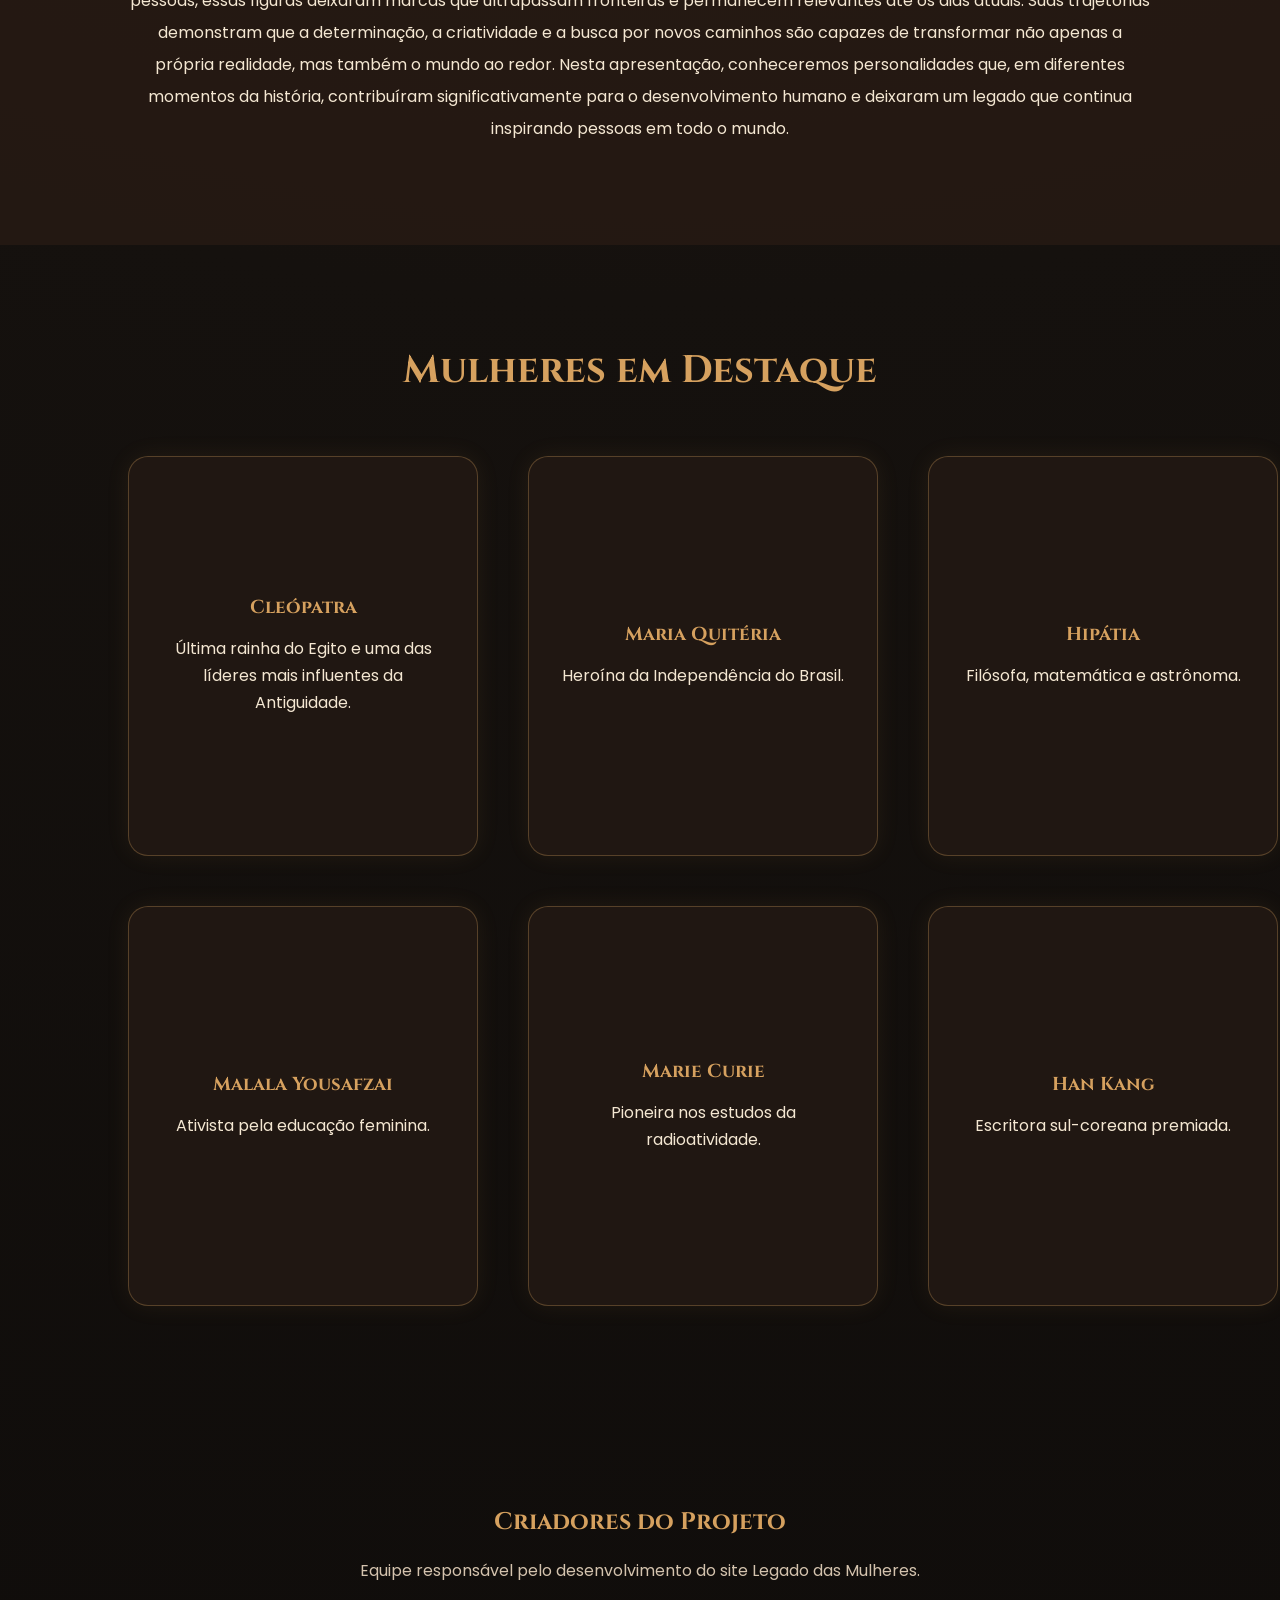
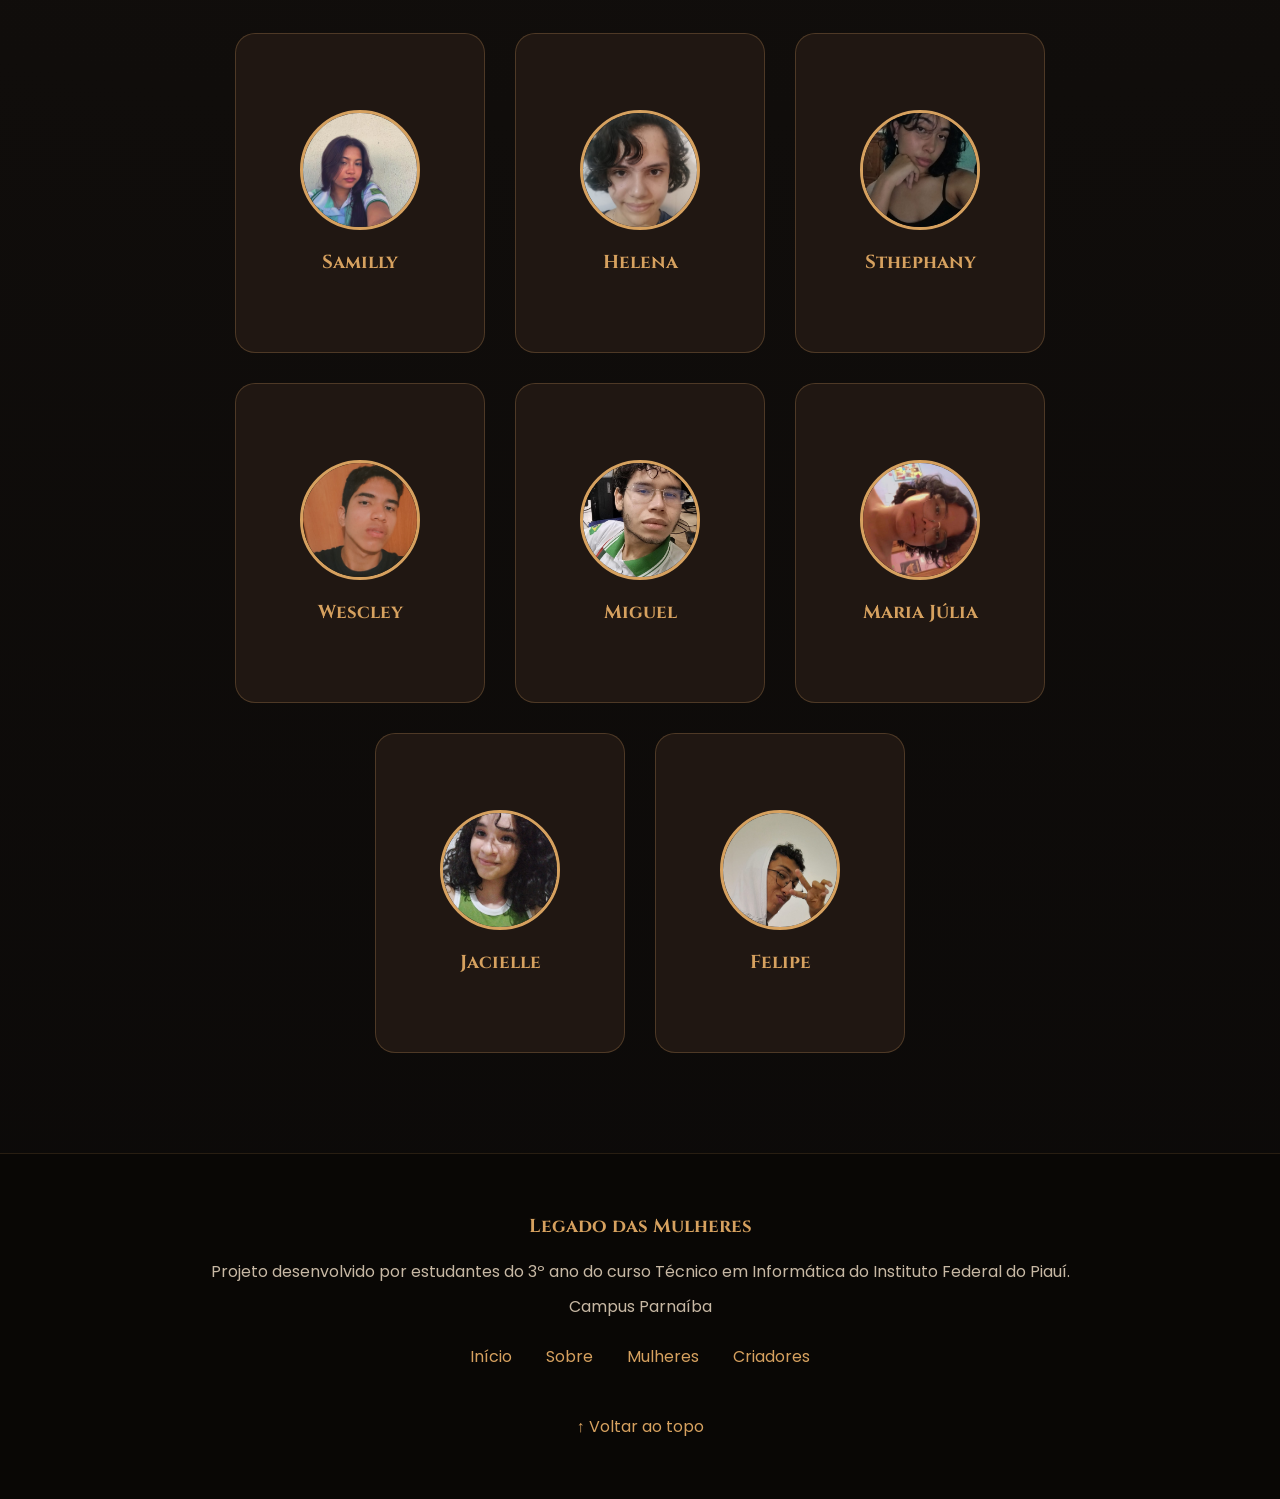
==== commit be8eb758: "Add files via upload" ====
--- a/mulheres.html
+++ b/mulheres.html
@@ -429,7 +429,7 @@
 
     <a href="#inicio" class="voltar-topo">↑ Voltar ao topo</a>
 
-    <p>© 2026 | Todos os direitos reservados</p>
+    
 </footer>
 
 
